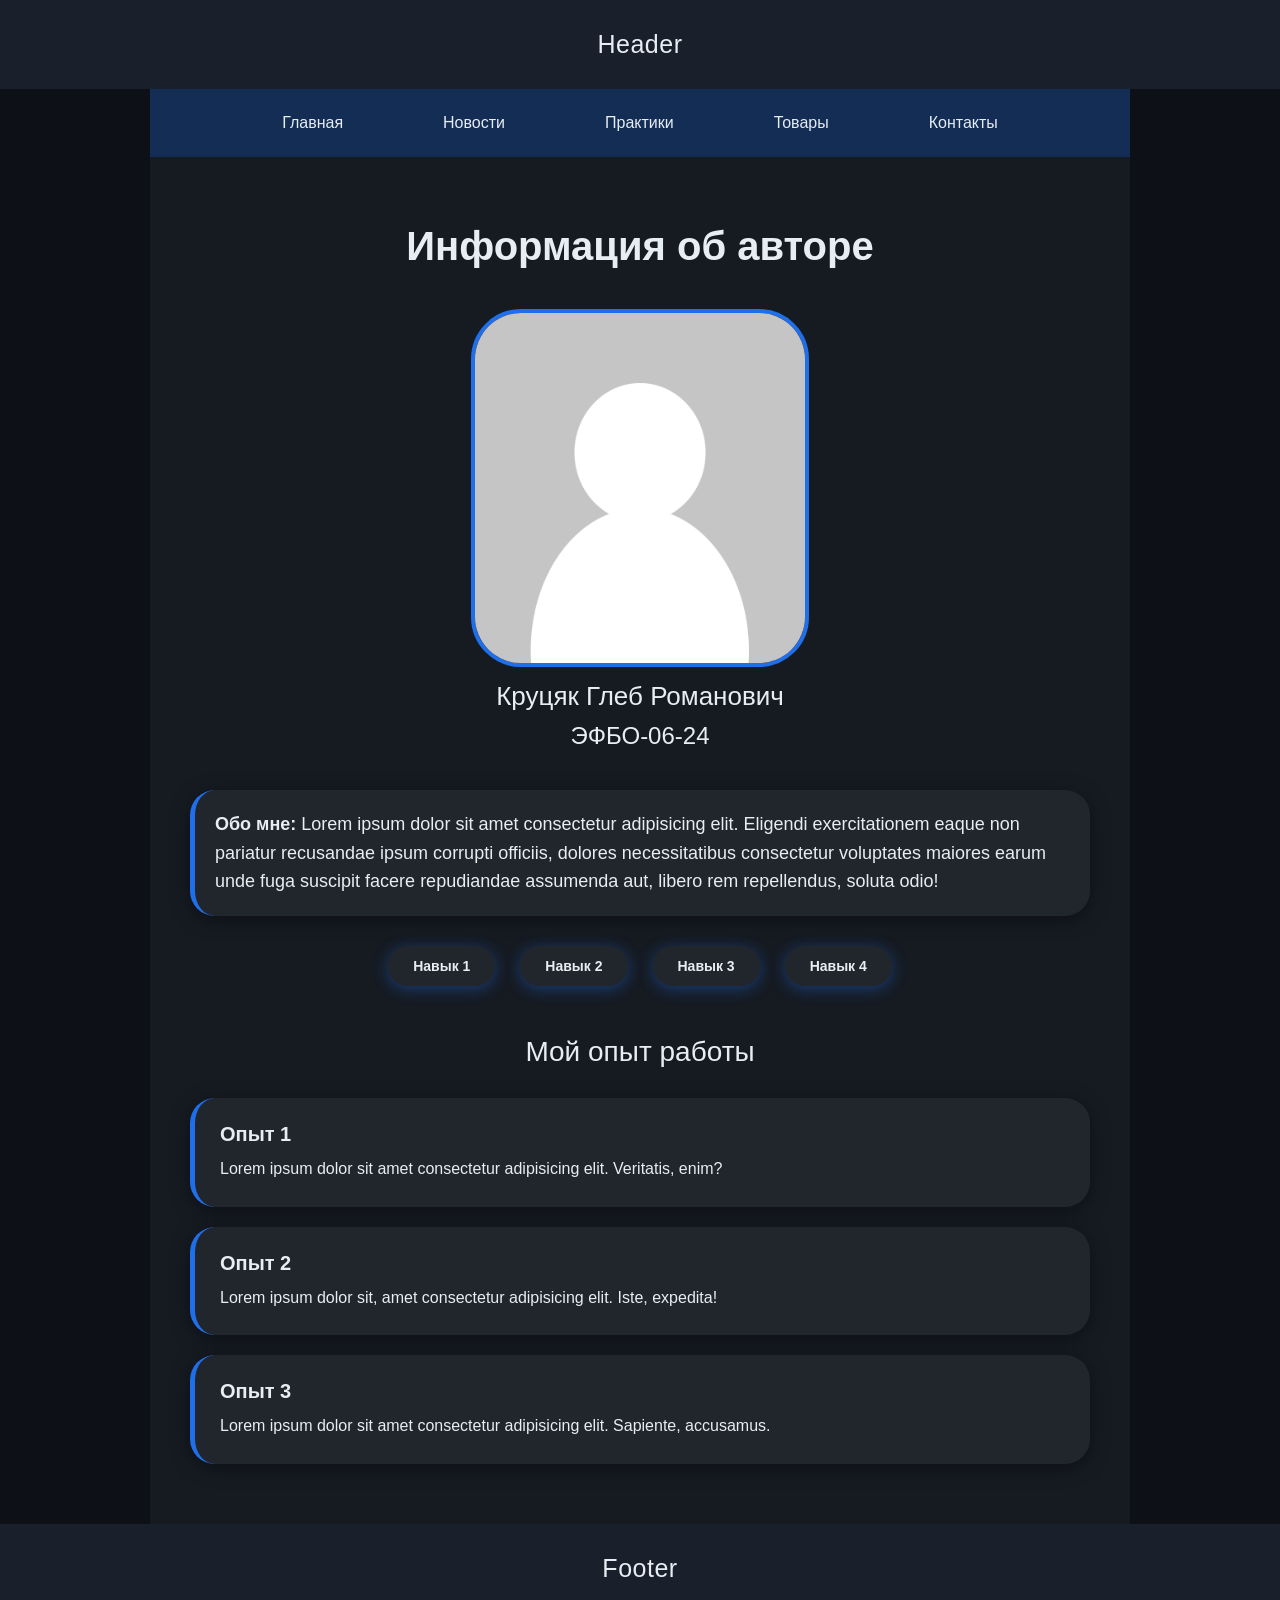
==== index.html @ 294984bc "Добавление таблицы стилей для файла index.html" ====
<!DOCTYPE html>
<html lang="ru">
<head>
    <meta charset="UTF-8">
    <meta name="viewport" content="width=device-width, initial-scale=1.0">
    <title>Title</title>
    <link rel="stylesheet" href="style/styles.css">
</head>
<body>
    <header>Header</header>

    <main>
        <ul id="navigation">
            <li><a href="index.html" class="accent">Главная</a></li>
            <li><a href="news.html">Новости</a></li>
            <li><a href="practices.html">Практики</a></li>
            <li><a href="goods.html">Товары</a></li>
            <li><a href="contacts.html">Контакты</a></li>
        </ul>

        <div id="content">
            <div id="profile">
                <h1 id="title">Информация об авторе</h1>
                <img src="images/author.png" alt="Picture">
                <h2 id="name">Круцяк Глеб Романович</h2>
                <p id="group">ЭФБО-06-24</p>
            </div>

            <p id="about-me"><b>Обо мне:</b> Lorem ipsum dolor sit amet consectetur adipisicing elit. Eligendi exercitationem eaque non pariatur recusandae ipsum corrupti officiis, dolores necessitatibus consectetur voluptates maiores earum unde fuga suscipit facere repudiandae assumenda aut, libero rem repellendus, soluta odio!</p>
            
            <div id="skill-container">
                <div id="skill">Навык 1</div>
                <div id="skill">Навык 2</div>
                <div id="skill">Навык 3</div>
                <div id="skill">Навык 4</div>
            </div>

            <div id="experience">
                <h2>Мой опыт работы</h2>

                <div class="experience-card">
                    <h3>Опыт 1</h3>
                    <p>Lorem ipsum dolor sit amet consectetur adipisicing elit. Veritatis, enim?</p>
                </div>
                <div class="experience-card">
                    <h3>Опыт 2</h3>
                    <p>Lorem ipsum dolor sit, amet consectetur adipisicing elit. Iste, expedita!</p>
                </div>
                <div class="experience-card">
                    <h3>Опыт 3</h3>
                    <p>Lorem ipsum dolor sit amet consectetur adipisicing elit. Sapiente, accusamus.</p>
                </div>
            </div>
        </div>
    </main>

    <footer>Footer</footer>
</body>
</html>
---- style/styles.css ----
:root {
    --background: #0d1117;
    --background-content: #161b22;
    --background-conten-block: #21262d;
    --text: #e6edf3;
    --secondary-text: #8b949e;
    /* --accent: #58a6ff; */
    --accent: #1f6feb;
    --navigation: #132d55;
    --header-footer: #1a1f2c;

    --shadow-content-block: 0 4px 20px rgba(0, 0, 0, 0.4);
    --shadow-navigation: 0 0 10px rgba(88, 166, 255, 0.8);
    --shadow-skills: 0 3px 15px rgba(31, 111, 235, 0.4);
    --shasow-skills-hover: 0 5px 25px rgba(31, 111, 235, 0.4);
}

/* Основные стили */
body {
    margin: 0;
    padding: 0;
    color: var(--text);
    background-color: var(--background);
    min-height: 100vh;
    font-family: 'Segoe UI', Tahoma, Verdana, sans-serif;
}

/* Хэдер, футер */
header,
footer {
    background-color: var(--header-footer);
    text-align: center;
    padding: 30px;
    font-size: 25px;
    font-weight: 500;
    letter-spacing: 0.5px;
}

/* Меню навигации */
#navigation {
    list-style: none;
    padding: 25px 40px;
    max-width: 900px;
    margin: 0 auto;
    background-color: var(--navigation);
    display: flex;
    justify-content: center;
    gap: 40px;
}

#navigation li a {
    color: var(--text);
    text-decoration: none;
    font-weight: 500;
    padding: 12px 30px;
    transition: all 0.2s ease;
}

#navigation li a:hover {
    color: var(--accent);
    transform: scale(10);
}

/* Контент */
#content {
    padding: 40px;
    max-width: 900px;
    margin: 0 auto;
    background: var(--background-content);
}

/* Главная страница */
#profile {
    text-align: center;
    margin-bottom: 40px;
}

#title {
    font-size: 40px;
    margin-bottom: 40px;
}

img {
    height: 350px;
    width: 330px;
    border: 4px solid var(--accent);
    border-radius: 50px;
}

#name {
    font-size: 26px;
    margin: 10px 0;
    font-weight: 500;
}

#group {
    font-size: 24px;
    margin: 10px 0;
}

#about-me {
    padding: 20px;
    margin: 30px 0;
    font-size: 18px;
    background-color: var(--background-conten-block);
    border-radius: 25px;
    border-left: 5px solid var(--accent);
    line-height: 1.6;
    box-shadow: var(--shadow-content-block);
}

#skill-container {
    display: flex;
    justify-content: center;
    flex-wrap: wrap;
    gap: 25px;
    margin: 30px 0;
}

#skill {
    background-color: var(--background-conten-block);
    padding: 12px 25px;
    border-radius: 25px;
    font-weight: 600;
    font-size: 14px;
    box-shadow: var(--shadow-skills);
    transition: all 0.3s ease;
}

#skill:hover {
    transform: translateY(-3px);
    box-shadow: var(--shasow-skills-hover);
}

/* Опыт работы */
#experience {
    margin-top: 50px;
}

#experience h2 {
    font-size: 28px;
    text-align: center;
    margin-bottom: 30px;
    font-weight: 300;
}

.experience-card {
    background-color: var(--background-conten-block);
    padding: 25px;
    margin: 20px 0;
    border-radius: 25px;
    box-shadow: var();
    border-left: 5px solid var(--accent);
    box-shadow: var(--shadow-content-block);
    transition: transform 0.3s ease;
}

.experience-card:hover {
    transform: translateX(8px);
}

.experience-card h3 {
    font-size: 20px;
    margin: 0 0 10px 0;
    font-weight: 600;
}

.experience-card p {
    line-height: 1.6;
    margin: 0;
}
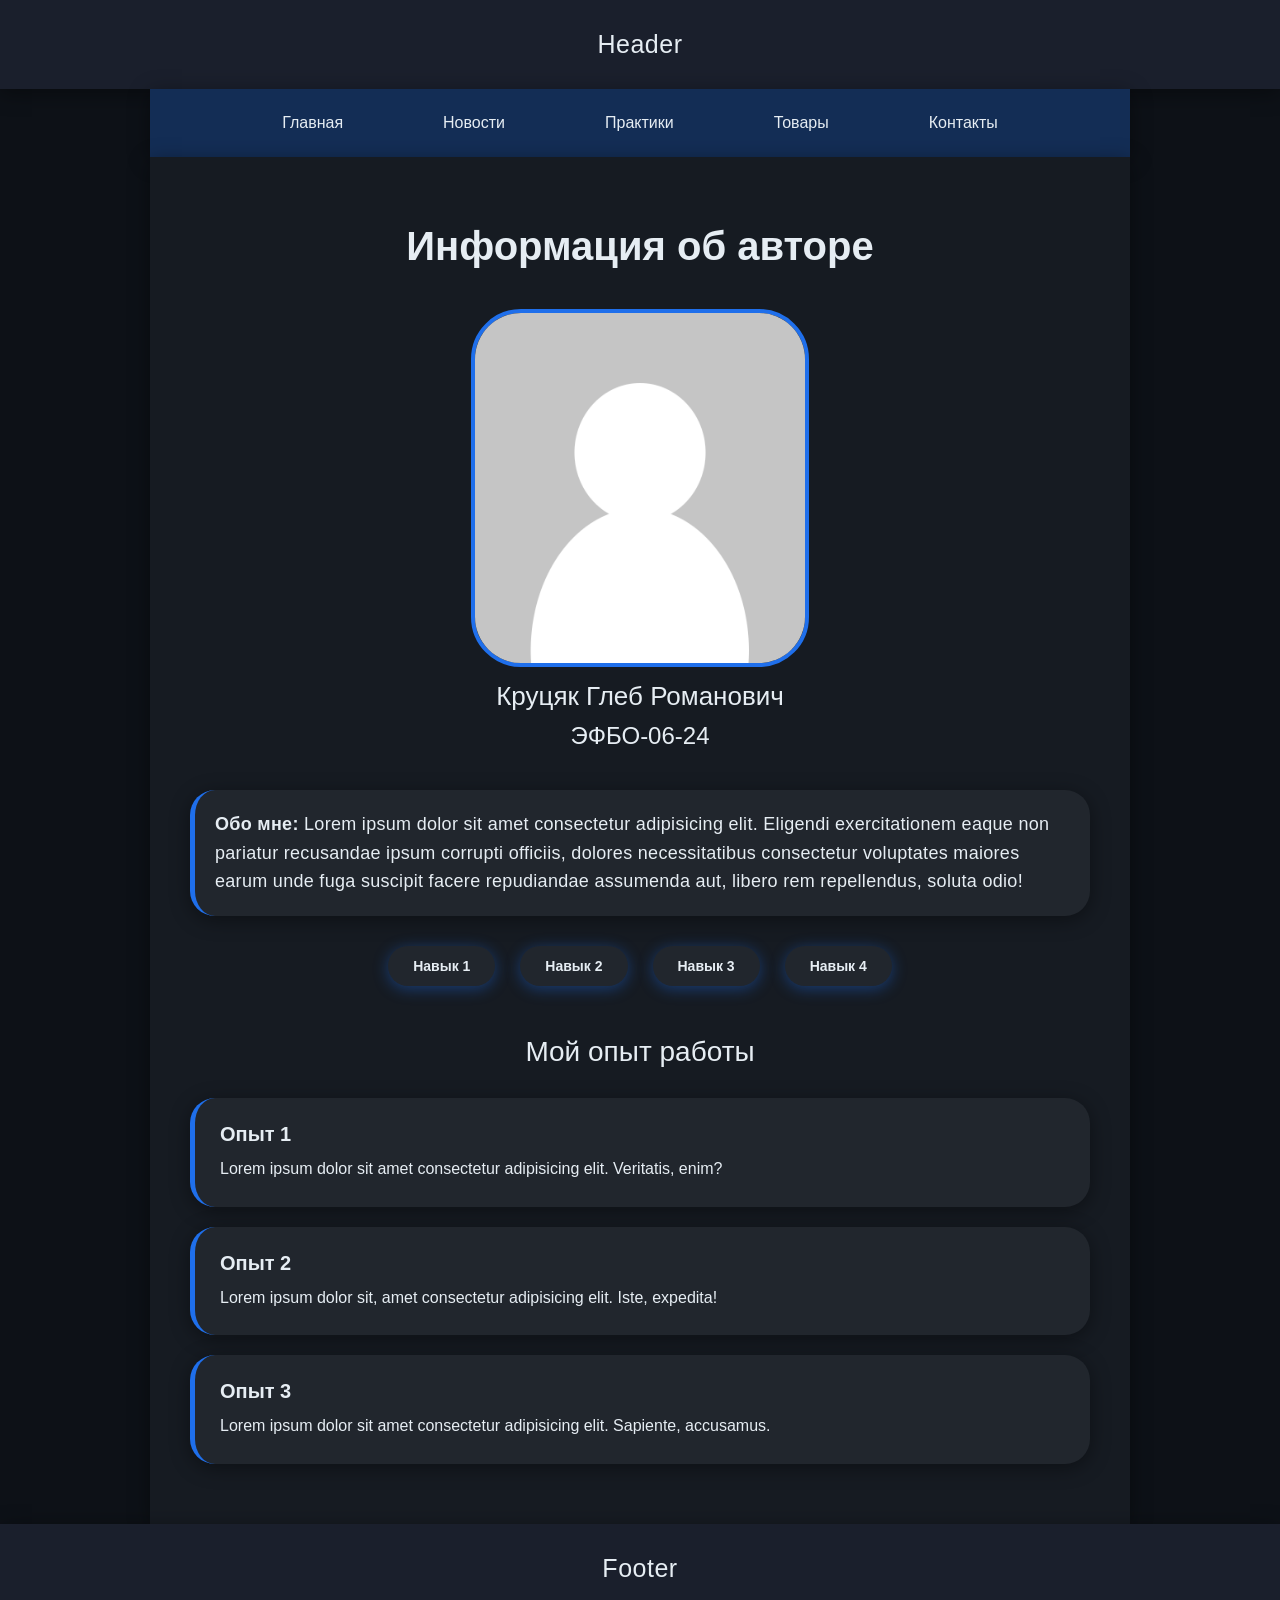
==== commit 0fa06477: "Добавление таблицы стилей для html файлов: news, goods, contacts" ====
--- a/index.html
+++ b/index.html
@@ -3,25 +3,25 @@
 <head>
     <meta charset="UTF-8">
     <meta name="viewport" content="width=device-width, initial-scale=1.0">
-    <title>Title</title>
+    <title>Главная страница</title>
     <link rel="stylesheet" href="style/styles.css">
 </head>
 <body>
     <header>Header</header>
 
     <main>
-        <ul id="navigation">
-            <li><a href="index.html" class="accent">Главная</a></li>
+        <ul class="navigation">
+            <li><a href="index.html">Главная</a></li>
             <li><a href="news.html">Новости</a></li>
             <li><a href="practices.html">Практики</a></li>
             <li><a href="goods.html">Товары</a></li>
             <li><a href="contacts.html">Контакты</a></li>
         </ul>
 
-        <div id="content">
+        <div class="content">
             <div id="profile">
-                <h1 id="title">Информация об авторе</h1>
-                <img src="images/author.png" alt="Picture">
+                <h1 id="header">Информация об авторе</h1>
+                <img id="author-img" src="images/author.png" alt="Picture">
                 <h2 id="name">Круцяк Глеб Романович</h2>
                 <p id="group">ЭФБО-06-24</p>
             </div>
--- a/style/styles.css
+++ b/style/styles.css
@@ -1,10 +1,10 @@
 :root {
     --background: #0d1117;
     --background-content: #161b22;
-    --background-conten-block: #21262d;
+    --background-content-block: #21262d;
     --text: #e6edf3;
     --secondary-text: #8b949e;
-    /* --accent: #58a6ff; */
+    --price-text: #c92c2c;
     --accent: #1f6feb;
     --navigation: #132d55;
     --header-footer: #1a1f2c;
@@ -12,7 +12,7 @@
     --shadow-content-block: 0 4px 20px rgba(0, 0, 0, 0.4);
     --shadow-navigation: 0 0 10px rgba(88, 166, 255, 0.8);
     --shadow-skills: 0 3px 15px rgba(31, 111, 235, 0.4);
-    --shasow-skills-hover: 0 5px 25px rgba(31, 111, 235, 0.4);
+    --shasow-skills-hover: 0 5px 25px rgb(31, 113, 235);
 }
 
 /* Основные стили */
@@ -23,32 +23,49 @@
     background-color: var(--background);
     min-height: 100vh;
     font-family: 'Segoe UI', Tahoma, Verdana, sans-serif;
+    display: flex;
+    flex-direction: column;
+}
+
+main {
+    flex-grow: 1;
 }
 
 /* Хэдер, футер */
-header,
-footer {
+header {
     background-color: var(--header-footer);
     text-align: center;
     padding: 30px;
     font-size: 25px;
     font-weight: 500;
     letter-spacing: 0.5px;
+    box-shadow: var(--shadow-content-block);
+}
+
+footer {
+    background-color: var(--header-footer);
+    text-align: center;
+    padding: 30px;
+    font-size: 25px;
+    font-weight: 500;
+    letter-spacing: 0.5px;
+    box-shadow: var(--shadow-content-block);
 }
 
 /* Меню навигации */
-#navigation {
+.navigation {
     list-style: none;
     padding: 25px 40px;
     max-width: 900px;
     margin: 0 auto;
     background-color: var(--navigation);
+    box-shadow: var(--shadow-content-block);
     display: flex;
     justify-content: center;
     gap: 40px;
 }
 
-#navigation li a {
+.navigation li a {
     color: var(--text);
     text-decoration: none;
     font-weight: 500;
@@ -56,17 +73,18 @@
     transition: all 0.2s ease;
 }
 
-#navigation li a:hover {
+.navigation li a:hover {
     color: var(--accent);
     transform: scale(10);
 }
 
 /* Контент */
-#content {
+.content {
     padding: 40px;
     max-width: 900px;
     margin: 0 auto;
     background: var(--background-content);
+    box-shadow: var(--shadow-content-block);
 }
 
 /* Главная страница */
@@ -75,12 +93,12 @@
     margin-bottom: 40px;
 }
 
-#title {
+#header {
     font-size: 40px;
     margin-bottom: 40px;
 }
 
-img {
+#author-img {
     height: 350px;
     width: 330px;
     border: 4px solid var(--accent);
@@ -102,7 +120,8 @@
     padding: 20px;
     margin: 30px 0;
     font-size: 18px;
-    background-color: var(--background-conten-block);
+    letter-spacing: 0.3px;
+    background-color: var(--background-content-block);
     border-radius: 25px;
     border-left: 5px solid var(--accent);
     line-height: 1.6;
@@ -118,7 +137,7 @@
 }
 
 #skill {
-    background-color: var(--background-conten-block);
+    background-color: var(--background-content-block);
     padding: 12px 25px;
     border-radius: 25px;
     font-weight: 600;
@@ -132,7 +151,6 @@
     box-shadow: var(--shasow-skills-hover);
 }
 
-/* Опыт работы */
 #experience {
     margin-top: 50px;
 }
@@ -145,18 +163,18 @@
 }
 
 .experience-card {
-    background-color: var(--background-conten-block);
+    background-color: var(--background-content-block);
     padding: 25px;
     margin: 20px 0;
     border-radius: 25px;
-    box-shadow: var();
     border-left: 5px solid var(--accent);
     box-shadow: var(--shadow-content-block);
-    transition: transform 0.3s ease;
+    transition: transform 0.5s ease;
 }
 
 .experience-card:hover {
     transform: translateX(8px);
+    box-shadow: -5px 0 5px var(--accent);
 }
 
 .experience-card h3 {
@@ -168,4 +186,132 @@
 .experience-card p {
     line-height: 1.6;
     margin: 0;
+}
+
+/* Новости */
+.content h1 {
+    text-align: center;
+}
+
+.news-card {
+    background-color: var(--background-content-block);
+    padding: 25px;
+    margin: 40px 30px;
+    border-radius: 25px;
+    border-left: 5px solid var(--accent);
+    box-shadow: var(--shadow-content-block);
+    transition: transform 0.5s ease;
+}
+
+.news-card:hover {
+    transform: translateX(8px);
+    box-shadow: -5px 0 5px var(--accent);
+}
+
+.news-card h3 {
+    font-size: 20px;
+    margin: 0 0 10px 0;
+    font-weight: 600;
+}
+
+#author {
+    line-height: 1.6;
+    margin: 0;
+    font-size: 14px;
+    font-weight: 200;
+}
+
+/* Товары */
+#product-grid {
+    justify-content: center;
+    display: grid;
+    grid-template-columns: repeat(2, 1fr);
+    max-width: 750px;
+    margin: 0 auto;
+    place-items: center;
+}
+
+.product-card {
+    justify-content: center;
+    border: 4px solid var(--accent);
+    border-radius: 25px;
+    padding: 16px;
+    height: auto;
+    width: 300px;
+    text-align: center;
+    margin-top: 20px;
+    margin-bottom: 40px;
+    background-color: var(--background-content-block);
+    transition: box-shadow 0.2s ease;
+}
+
+.product-card:hover {
+    box-shadow: var(--shasow-skills-hover)
+}
+
+.product-img {
+    height: 250px;
+    width: 250px;
+    border-radius: 25px;
+}
+
+.product-name {
+    margin: 15px 0 6px 0;
+}
+
+.description {
+    font-style: italic;
+    color: var(--secondary-text);
+    margin-bottom: 30px;
+}
+
+.product-button {
+    display: flex;
+    justify-content: center;
+    width: 120px;
+    margin: 15px auto;
+    margin-bottom: 6px;
+    padding: 10px 0px;
+    border-radius: 50px;
+    background-color: var(--accent);
+    transition: transform 0.3s ease;
+    box-shadow: var(--shadow-skills);
+    font-weight: bold;
+}
+
+.product-button:hover {
+    transform: translateY(-2px);
+}
+
+.price {
+    font-size: 16px;
+    font-weight: bold;
+    color: var(--price-text);
+}
+
+/* Контакты */
+.contacts {
+    text-align: center;
+    background-color: var(--background-content-block);
+    padding: 15px;
+    margin: 30px auto;
+    width: 600px;
+    border-radius: 25px;
+    border-left: 5px solid var(--accent);
+    box-shadow: var(--shadow-content-block);
+}
+
+#contact-us {
+    text-align: center;
+    padding: 15px;
+    background-color: var(--accent);
+    width: 150px;
+    margin: 50px auto 10px auto;
+    border-radius: 50px;
+    transition: transform 0.3s ease;
+}
+
+#contact-us:hover {
+    transform: translateY(-3px);
+    box-shadow: var(--background-content-block);
 }
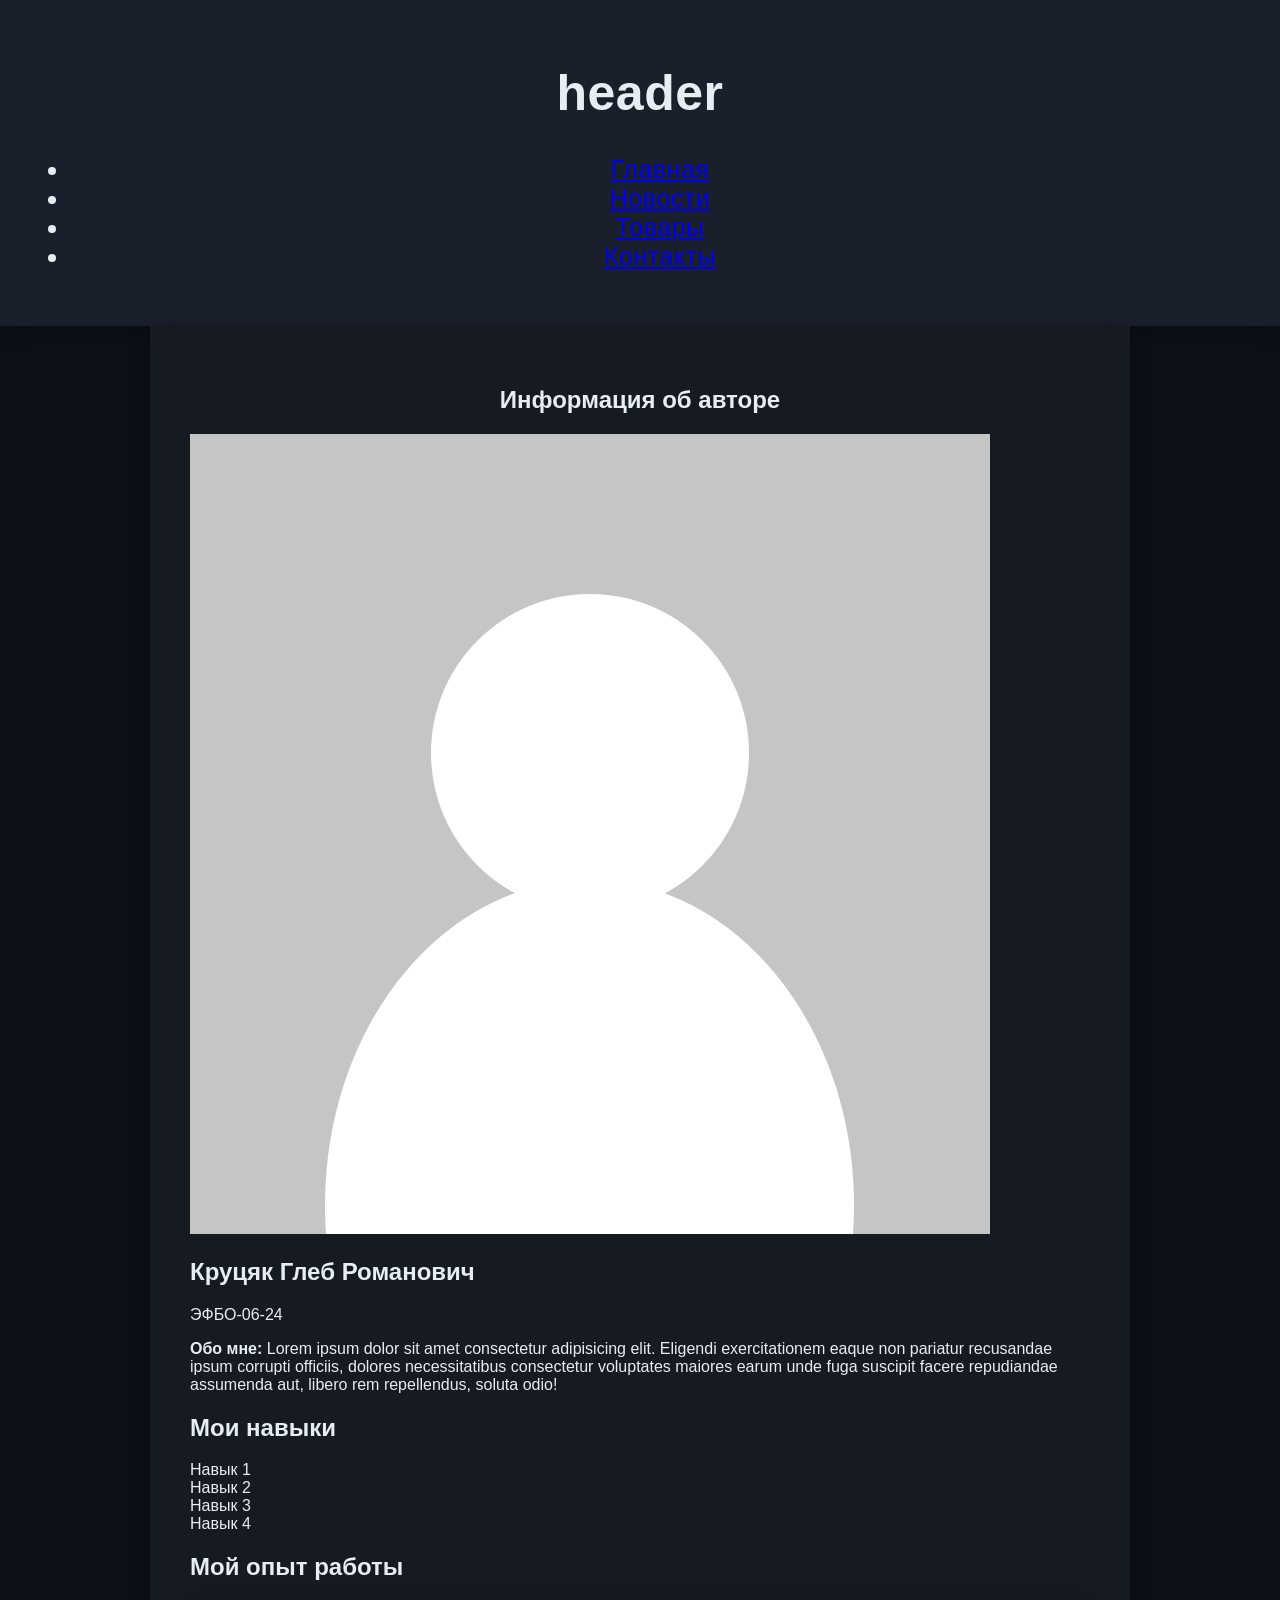
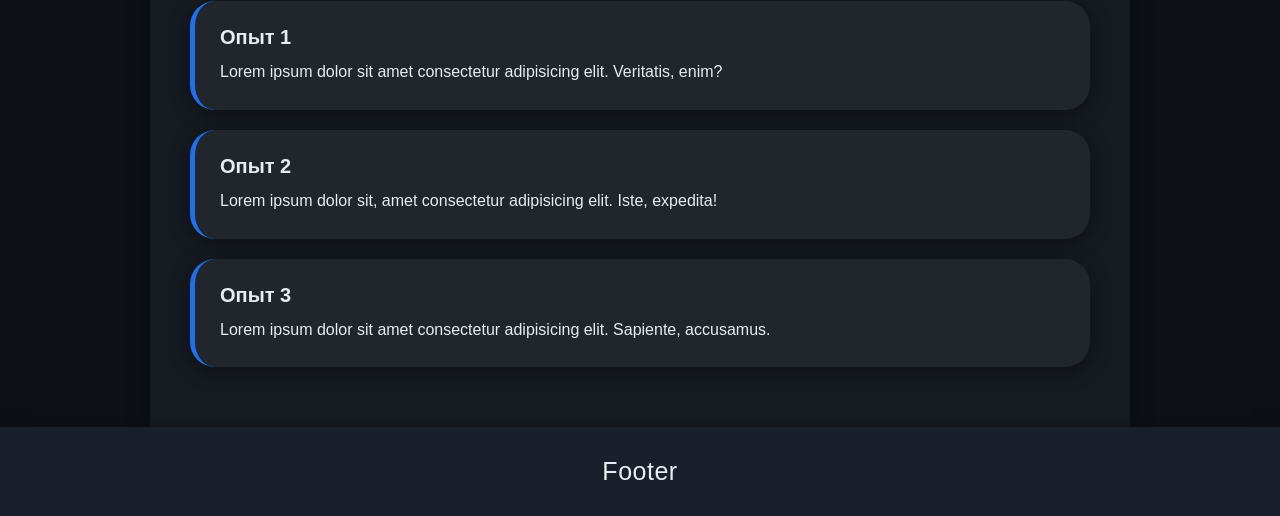
==== commit 353e700b: "Изменение файла index.html с использованием семантических тегов" ====
--- a/index.html
+++ b/index.html
@@ -6,52 +6,58 @@
     <title>Главная страница</title>
     <link rel="stylesheet" href="style/styles.css">
 </head>
+
 <body>
-    <header>Header</header>
+    <header>
+        <h1>header</h1>
+        <nav id="navigation">
+            <ul class="nav-list">
+                <li class="nav-item"><a class="nav-link" href="index.html">Главная</a></li>
+                <li class="nav-item"><a class="nav-link" href="news.html">Новости</a></li>
+                <li class="nav-item"><a class="nav-link" href="goods.html">Товары</a></li>
+                <li class="nav-item"><a class="nav-link" href="contacts.html">Контакты</a></li>
+            </ul>
+        </nav>
+    </header>
 
-    <main>
-        <ul class="navigation">
-            <li><a href="index.html">Главная</a></li>
-            <li><a href="news.html">Новости</a></li>
-            <li><a href="practices.html">Практики</a></li>
-            <li><a href="goods.html">Товары</a></li>
-            <li><a href="contacts.html">Контакты</a></li>
-        </ul>
+    <main class="content">
+        <article class="profile">
+            <h1>Информация об авторе</h1>
+            <img src="images/author.png" alt="Фотография автора">
+            <h2>Круцяк Глеб Романович</h2>
+            <p class="group">ЭФБО-06-24</p>
+        </article>
 
-        <div class="content">
-            <div id="profile">
-                <h1 id="header">Информация об авторе</h1>
-                <img id="author-img" src="images/author.png" alt="Picture">
-                <h2 id="name">Круцяк Глеб Романович</h2>
-                <p id="group">ЭФБО-06-24</p>
+        <p class="about-me"><b>Обо мне:</b> Lorem ipsum dolor sit amet consectetur adipisicing elit. Eligendi exercitationem eaque non pariatur recusandae ipsum corrupti officiis, dolores necessitatibus consectetur voluptates maiores earum unde fuga suscipit facere repudiandae assumenda aut, libero rem repellendus, soluta odio!</p>
+
+        <section class="skills">
+            <h2>Мои навыки</h2>
+            <div class="skills-container">
+                <div class="skill">Навык 1</div>
+                <div class="skill">Навык 2</div>
+                <div class="skill">Навык 3</div>
+                <div class="skill">Навык 4</div>
             </div>
+        </section>
 
-            <p id="about-me"><b>Обо мне:</b> Lorem ipsum dolor sit amet consectetur adipisicing elit. Eligendi exercitationem eaque non pariatur recusandae ipsum corrupti officiis, dolores necessitatibus consectetur voluptates maiores earum unde fuga suscipit facere repudiandae assumenda aut, libero rem repellendus, soluta odio!</p>
-            
-            <div id="skill-container">
-                <div id="skill">Навык 1</div>
-                <div id="skill">Навык 2</div>
-                <div id="skill">Навык 3</div>
-                <div id="skill">Навык 4</div>
-            </div>
+        <section class="experience">
+            <h2>Мой опыт работы</h2>
 
-            <div id="experience">
-                <h2>Мой опыт работы</h2>
+            <article class="experience-card">
+                <h3>Опыт 1</h3>
+                <p>Lorem ipsum dolor sit amet consectetur adipisicing elit. Veritatis, enim?</p>
+            </article>
 
-                <div class="experience-card">
-                    <h3>Опыт 1</h3>
-                    <p>Lorem ipsum dolor sit amet consectetur adipisicing elit. Veritatis, enim?</p>
-                </div>
-                <div class="experience-card">
-                    <h3>Опыт 2</h3>
-                    <p>Lorem ipsum dolor sit, amet consectetur adipisicing elit. Iste, expedita!</p>
-                </div>
-                <div class="experience-card">
-                    <h3>Опыт 3</h3>
-                    <p>Lorem ipsum dolor sit amet consectetur adipisicing elit. Sapiente, accusamus.</p>
-                </div>
-            </div>
-        </div>
+            <article class="experience-card">
+                <h3>Опыт 2</h3>
+                <p>Lorem ipsum dolor sit, amet consectetur adipisicing elit. Iste, expedita!</p>
+            </article>
+
+            <article class="experience-card">
+                <h3>Опыт 3</h3>
+                <p>Lorem ipsum dolor sit amet consectetur adipisicing elit. Sapiente, accusamus.</p>
+            </article>
+        </section>
     </main>
 
     <footer>Footer</footer>
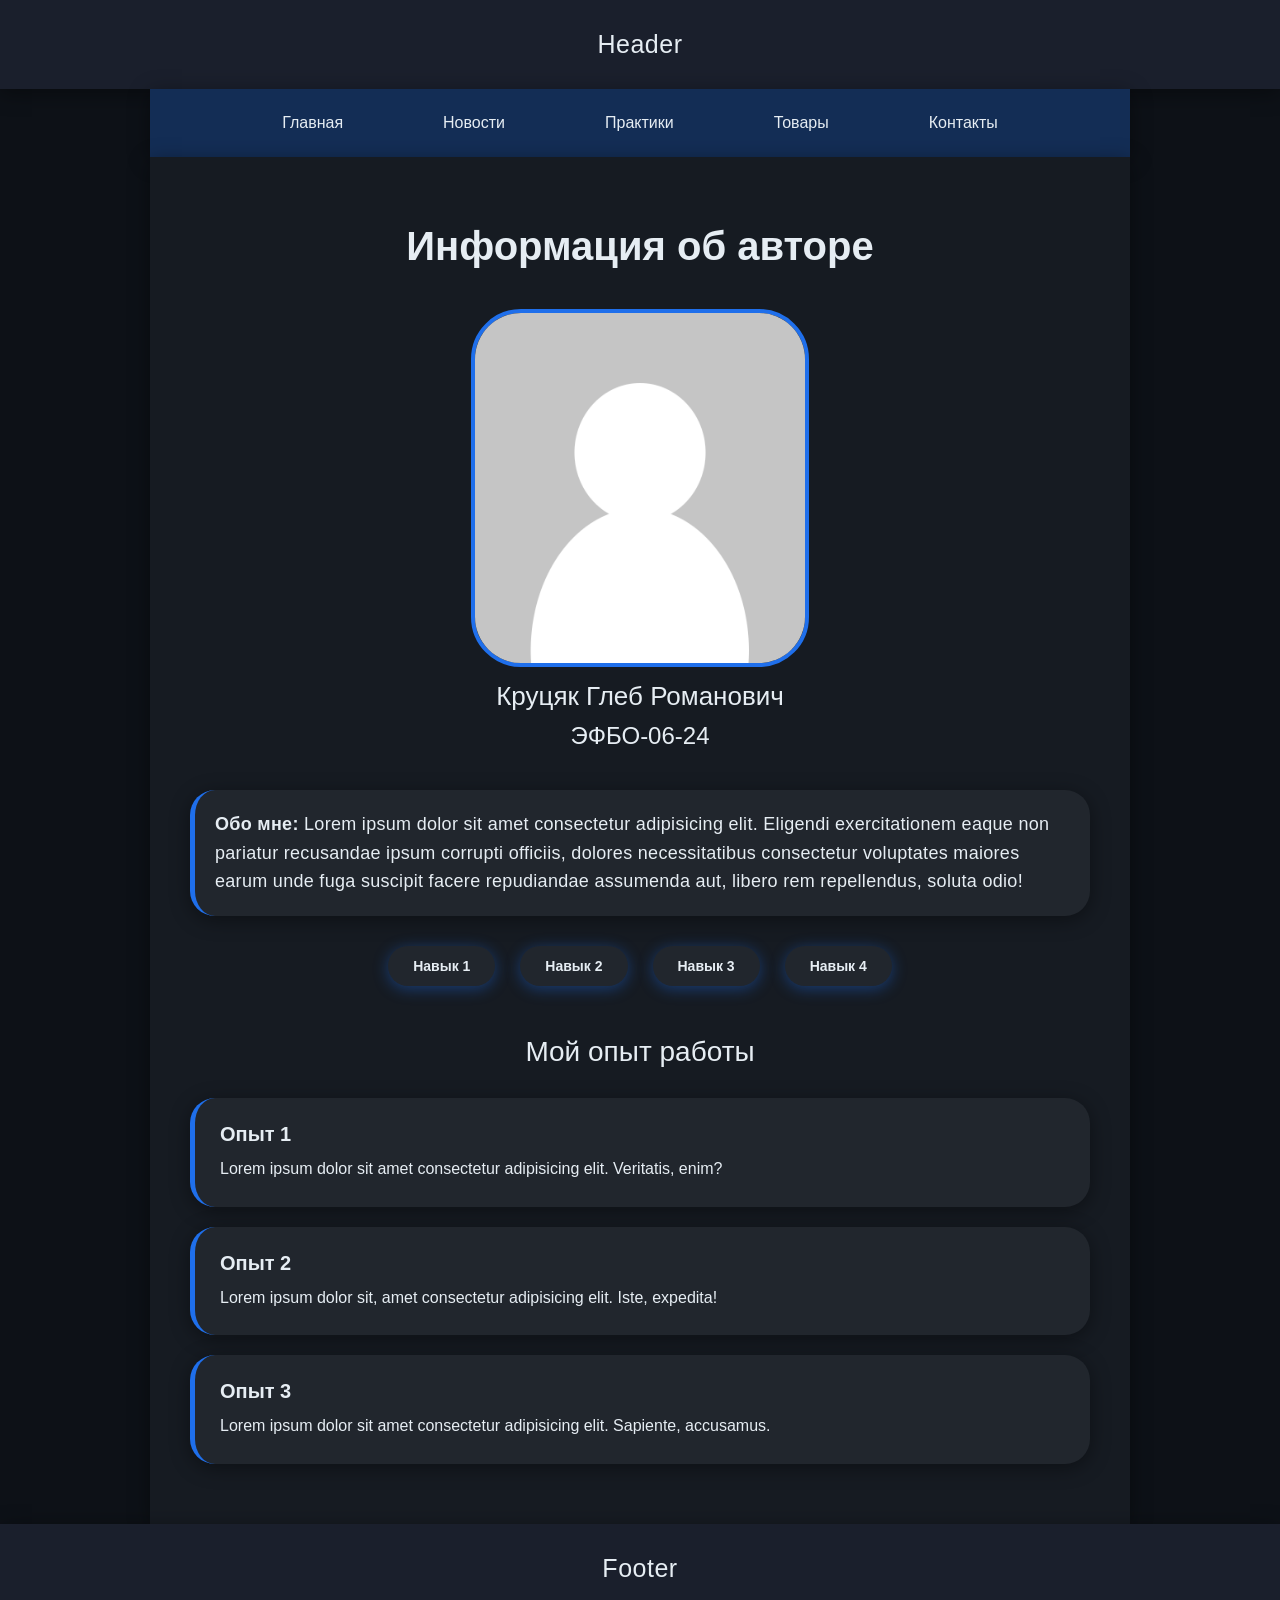
==== commit b6190546: "Revert "Изменение файла index.html с использованием семантических тегов" This reverts commit 353e700" ====
--- a/index.html
+++ b/index.html
@@ -6,58 +6,52 @@
     <title>Главная страница</title>
     <link rel="stylesheet" href="style/styles.css">
 </head>
+<body>
+    <header>Header</header>
 
-<body>
-    <header>
-        <h1>header</h1>
-        <nav id="navigation">
-            <ul class="nav-list">
-                <li class="nav-item"><a class="nav-link" href="index.html">Главная</a></li>
-                <li class="nav-item"><a class="nav-link" href="news.html">Новости</a></li>
-                <li class="nav-item"><a class="nav-link" href="goods.html">Товары</a></li>
-                <li class="nav-item"><a class="nav-link" href="contacts.html">Контакты</a></li>
-            </ul>
-        </nav>
-    </header>
+    <main>
+        <ul class="navigation">
+            <li><a href="index.html">Главная</a></li>
+            <li><a href="news.html">Новости</a></li>
+            <li><a href="practices.html">Практики</a></li>
+            <li><a href="goods.html">Товары</a></li>
+            <li><a href="contacts.html">Контакты</a></li>
+        </ul>
 
-    <main class="content">
-        <article class="profile">
-            <h1>Информация об авторе</h1>
-            <img src="images/author.png" alt="Фотография автора">
-            <h2>Круцяк Глеб Романович</h2>
-            <p class="group">ЭФБО-06-24</p>
-        </article>
+        <div class="content">
+            <div id="profile">
+                <h1 id="header">Информация об авторе</h1>
+                <img id="author-img" src="images/author.png" alt="Picture">
+                <h2 id="name">Круцяк Глеб Романович</h2>
+                <p id="group">ЭФБО-06-24</p>
+            </div>
 
-        <p class="about-me"><b>Обо мне:</b> Lorem ipsum dolor sit amet consectetur adipisicing elit. Eligendi exercitationem eaque non pariatur recusandae ipsum corrupti officiis, dolores necessitatibus consectetur voluptates maiores earum unde fuga suscipit facere repudiandae assumenda aut, libero rem repellendus, soluta odio!</p>
+            <p id="about-me"><b>Обо мне:</b> Lorem ipsum dolor sit amet consectetur adipisicing elit. Eligendi exercitationem eaque non pariatur recusandae ipsum corrupti officiis, dolores necessitatibus consectetur voluptates maiores earum unde fuga suscipit facere repudiandae assumenda aut, libero rem repellendus, soluta odio!</p>
+            
+            <div id="skill-container">
+                <div id="skill">Навык 1</div>
+                <div id="skill">Навык 2</div>
+                <div id="skill">Навык 3</div>
+                <div id="skill">Навык 4</div>
+            </div>
 
-        <section class="skills">
-            <h2>Мои навыки</h2>
-            <div class="skills-container">
-                <div class="skill">Навык 1</div>
-                <div class="skill">Навык 2</div>
-                <div class="skill">Навык 3</div>
-                <div class="skill">Навык 4</div>
+            <div id="experience">
+                <h2>Мой опыт работы</h2>
+
+                <div class="experience-card">
+                    <h3>Опыт 1</h3>
+                    <p>Lorem ipsum dolor sit amet consectetur adipisicing elit. Veritatis, enim?</p>
+                </div>
+                <div class="experience-card">
+                    <h3>Опыт 2</h3>
+                    <p>Lorem ipsum dolor sit, amet consectetur adipisicing elit. Iste, expedita!</p>
+                </div>
+                <div class="experience-card">
+                    <h3>Опыт 3</h3>
+                    <p>Lorem ipsum dolor sit amet consectetur adipisicing elit. Sapiente, accusamus.</p>
+                </div>
             </div>
-        </section>
-
-        <section class="experience">
-            <h2>Мой опыт работы</h2>
-
-            <article class="experience-card">
-                <h3>Опыт 1</h3>
-                <p>Lorem ipsum dolor sit amet consectetur adipisicing elit. Veritatis, enim?</p>
-            </article>
-
-            <article class="experience-card">
-                <h3>Опыт 2</h3>
-                <p>Lorem ipsum dolor sit, amet consectetur adipisicing elit. Iste, expedita!</p>
-            </article>
-
-            <article class="experience-card">
-                <h3>Опыт 3</h3>
-                <p>Lorem ipsum dolor sit amet consectetur adipisicing elit. Sapiente, accusamus.</p>
-            </article>
-        </section>
+        </div>
     </main>
 
     <footer>Footer</footer>
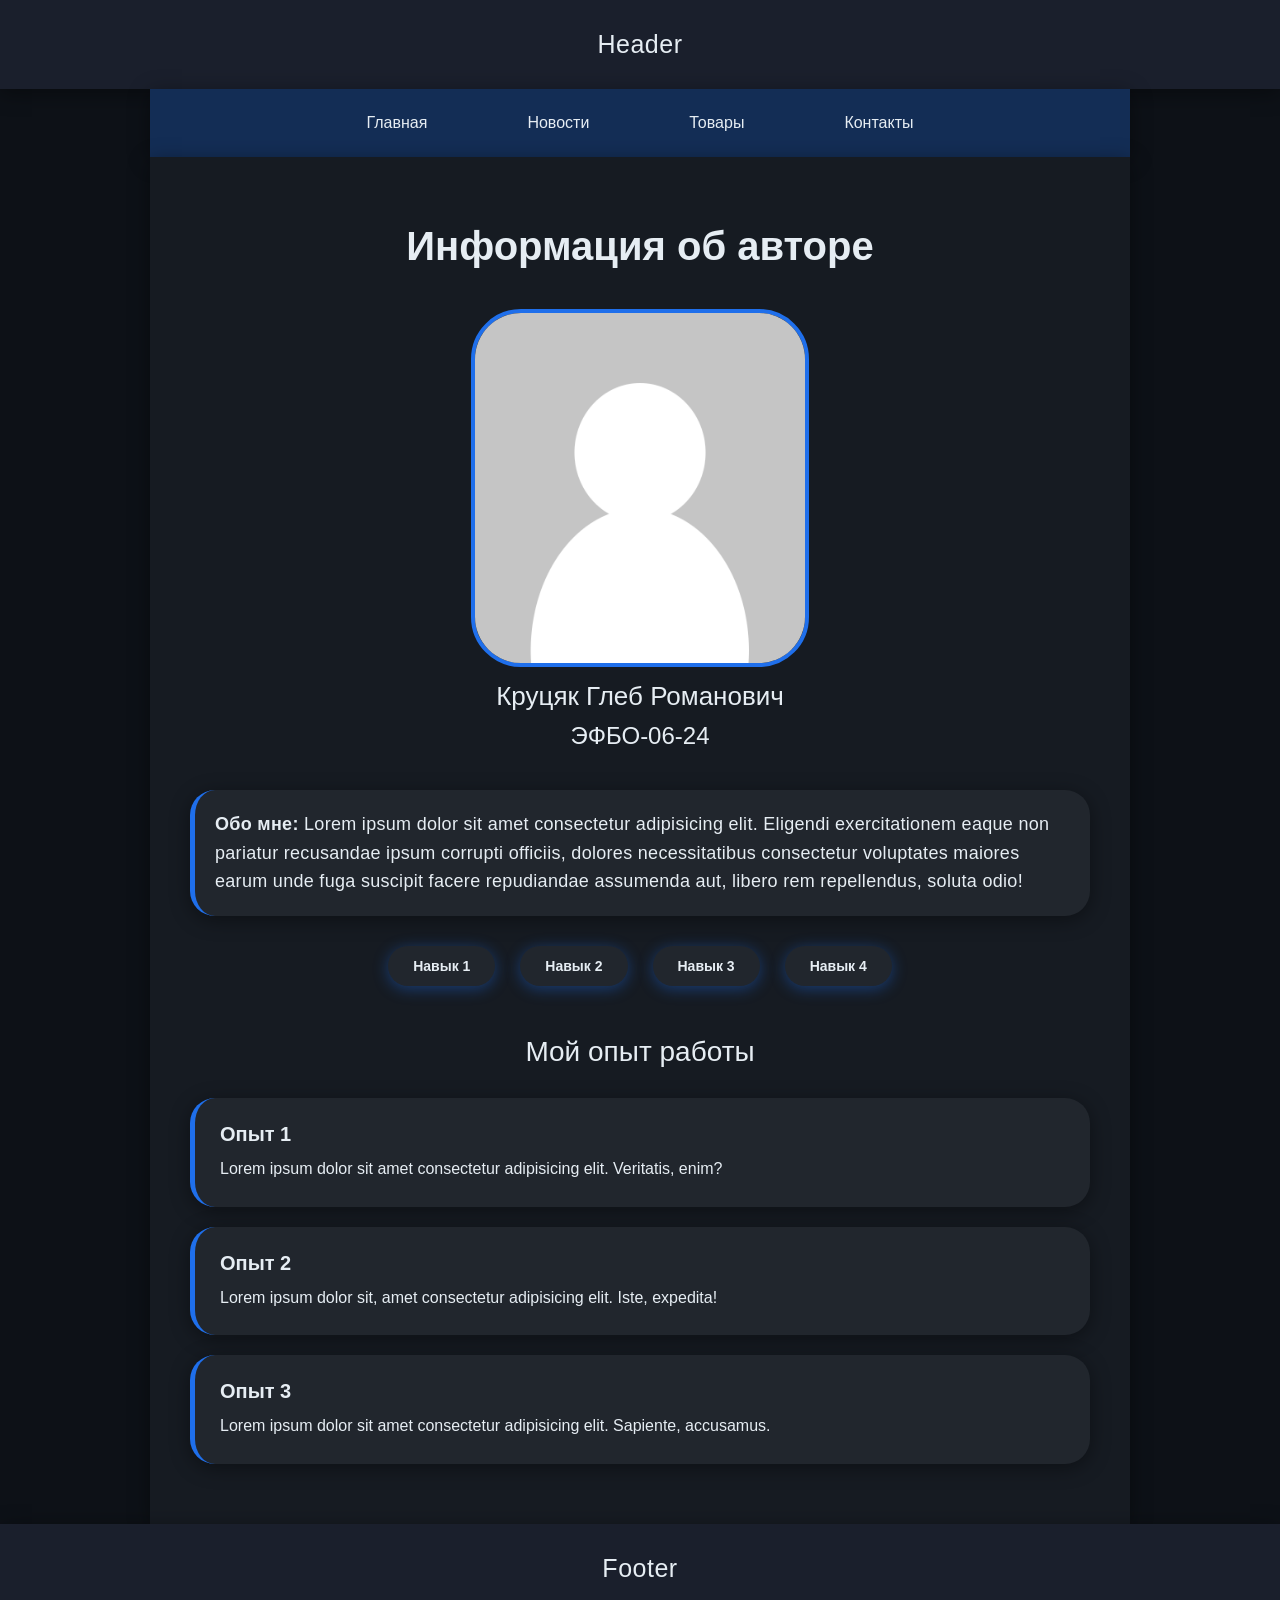
==== commit a5671d4c: "Исправление html файлов" ====
--- a/index.html
+++ b/index.html
@@ -13,7 +13,7 @@
         <ul class="navigation">
             <li><a href="index.html">Главная</a></li>
             <li><a href="news.html">Новости</a></li>
-            <li><a href="practices.html">Практики</a></li>
+            <!-- <li><a href="practices.html">Практики</a></li> -->
             <li><a href="goods.html">Товары</a></li>
             <li><a href="contacts.html">Контакты</a></li>
         </ul>
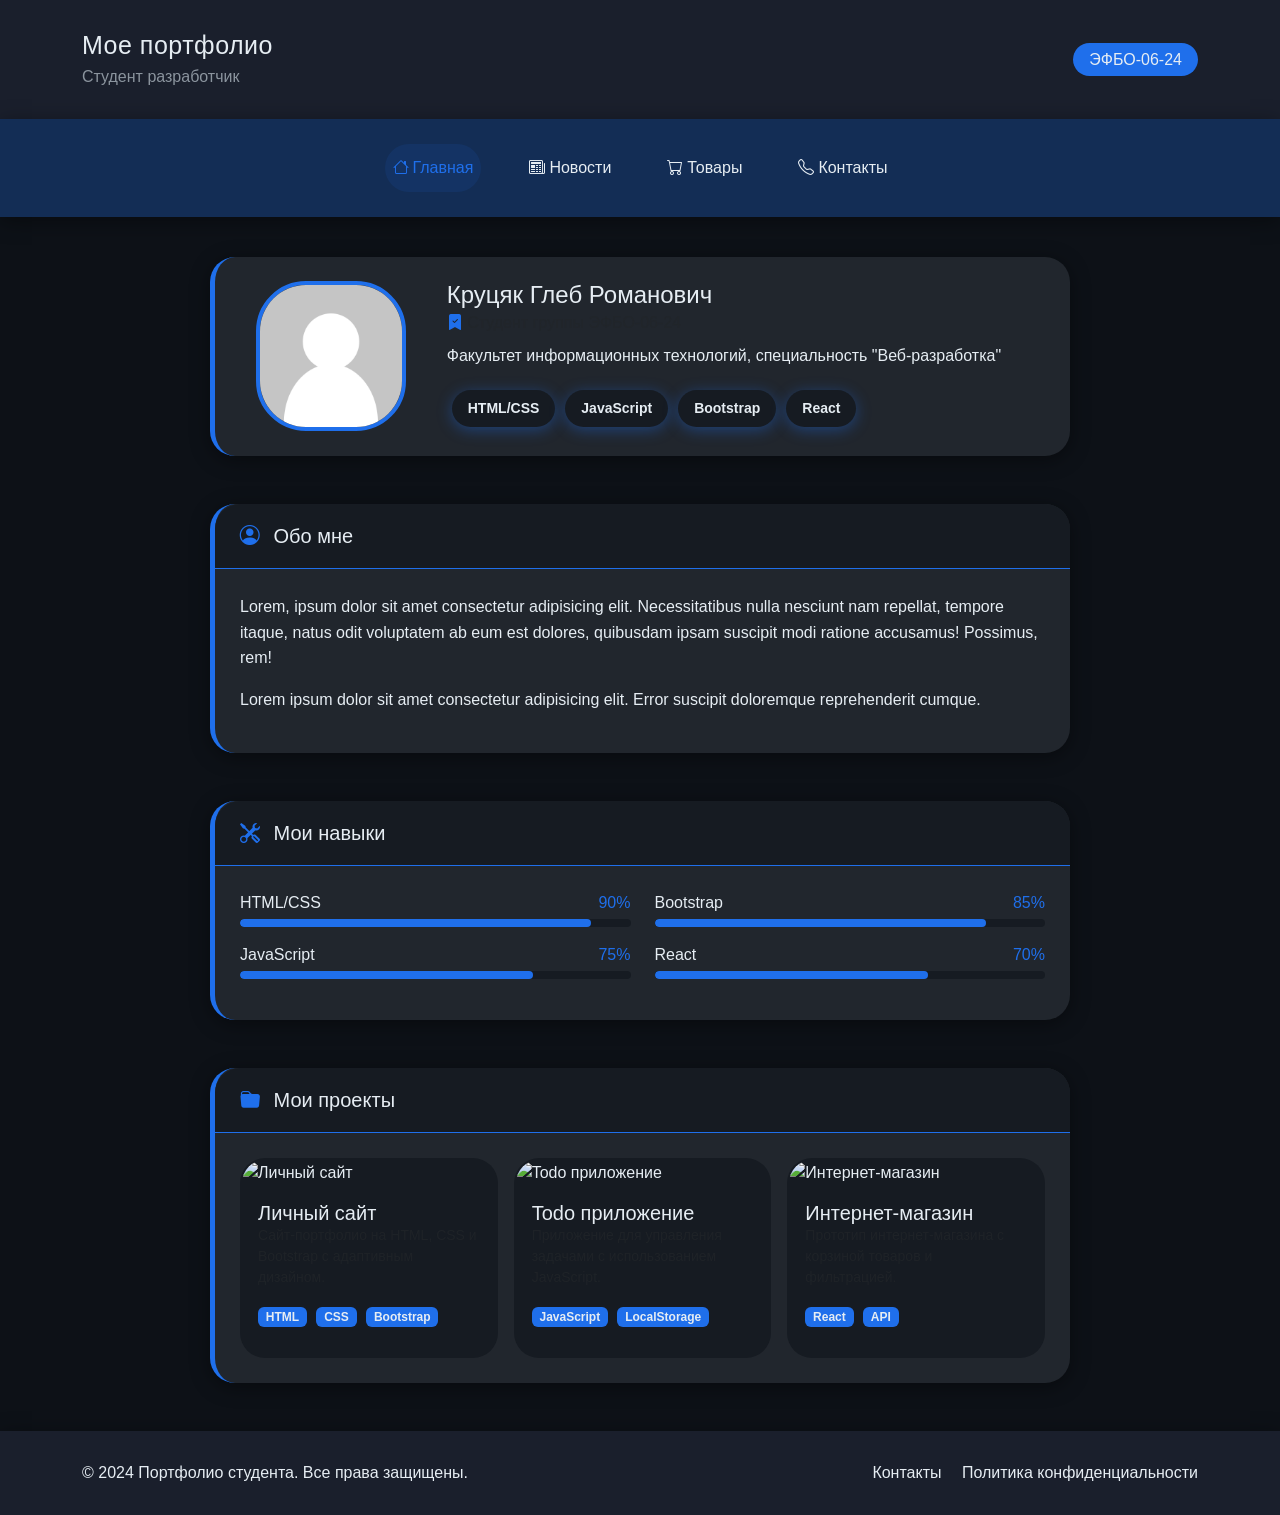
==== commit 50054b42: "Создание на bootstrap" ====
--- a/index.html
+++ b/index.html
@@ -1,59 +1,501 @@
 <!DOCTYPE html>
 <html lang="ru">
+
 <head>
     <meta charset="UTF-8">
     <meta name="viewport" content="width=device-width, initial-scale=1.0">
-    <title>Главная страница</title>
-    <link rel="stylesheet" href="style/styles.css">
+    <title>Главная - Портфолио</title>
+    <link href="https://cdn.jsdelivr.net/npm/bootstrap@5.3.2/dist/css/bootstrap.min.css" rel="stylesheet">
+    <link rel="stylesheet" href="https://cdn.jsdelivr.net/npm/bootstrap-icons@1.11.1/font/bootstrap-icons.css">
+    <style>
+        :root {
+            --background: #0d1117;
+            --background-content: #161b22;
+            --background-content-block: #21262d;
+            --text: #e6edf3;
+            --secondary-text: #8b949e;
+            --price-text: #c92c2c;
+            --accent: #1f6feb;
+            --navigation: #132d55;
+            --header-footer: #1a1f2c;
+            --modal-window: #30363d;
+            --modal-header: #132d55;
+
+            --shadow-content-block: 0 4px 20px rgba(0, 0, 0, 0.4);
+            --shadow-navigation: 0 0 10px rgba(88, 166, 255, 0.8);
+            --shadow-skills: 0 3px 15px rgba(31, 111, 235, 0.4);
+            --shadow-skills-hover: 0 5px 25px rgb(31, 113, 235);
+        }
+
+        body {
+            background-color: var(--background);
+            color: var(--text);
+            font-family: 'Segoe UI', Tahoma, Verdana, sans-serif;
+            min-height: 100vh;
+            display: flex;
+            flex-direction: column;
+        }
+
+        main {
+            flex-grow: 1;
+        }
+
+        /* Header */
+        .custom-header {
+            background-color: var(--header-footer);
+            padding: 30px 0;
+            box-shadow: var(--shadow-content-block);
+        }
+
+        .custom-header h1 {
+            font-size: 25px;
+            font-weight: 500;
+            letter-spacing: 0.5px;
+            margin-bottom: 5px;
+        }
+
+        .custom-header p {
+            font-size: 16px;
+            color: var(--secondary-text);
+            margin: 0;
+        }
+
+        .badge-custom {
+            background-color: var(--accent);
+            color: var(--text);
+            font-weight: 500;
+            padding: 8px 16px;
+            border-radius: 20px;
+        }
+
+        /* Navigation */
+        .custom-navbar {
+            background-color: var(--navigation);
+            padding: 0;
+            box-shadow: var(--shadow-content-block);
+        }
+
+        .custom-navbar .navbar-nav {
+            padding: 25px 10px;
+            display: flex;
+            justify-content: center;
+            gap: 40px;
+            width: 100%;
+        }
+
+        .custom-navbar .nav-link {
+            color: var(--text);
+            font-weight: 500;
+            padding: 12px 30px;
+            transition: all 0.2s ease;
+            border-radius: 25px;
+        }
+
+        .custom-navbar .nav-link:hover {
+            color: var(--accent);
+        }
+
+        .custom-navbar .nav-link.active {
+            color: var(--accent);
+            background-color: rgba(31, 111, 235, 0.1);
+        }
+
+        
+
+        .custom-navbar .navbar-toggler {
+            border-color: var(--accent);
+            margin: 15px;
+        }
+
+        .custom-navbar .navbar-toggler-icon {
+            background-image: url("data:image/svg+xml,%3csvg xmlns='http://www.w3.org/2000/svg' viewBox='0 0 30 30'%3e%3cpath stroke='rgba%28255, 255, 255, 0.8%29' stroke-linecap='round' stroke-miterlimit='10' stroke-width='2' d='M4 7h22M4 15h22M4 23h22'/%3e%3c/svg%3e");
+        }
+
+        /* Content */
+        .custom-container {
+            max-width: 900px;
+            margin: 40px auto;
+            padding: 0 20px;
+        }
+
+        .custom-card {
+            background-color: var(--background-content-block);
+            border-radius: 25px;
+            border-left: 5px solid var(--accent);
+            box-shadow: var(--shadow-content-block);
+            margin-bottom: 30px;
+            transition: transform 0.3s ease;
+        }
+
+        .custom-card:hover {
+            transform: translateX(8px);
+            box-shadow: -5px 0 5px var(--accent);
+        }
+
+        .custom-card-header {
+            background-color: var(--background-content);
+            border-bottom: 1px solid var(--accent);
+            border-radius: 25px 25px 0 0;
+            padding: 20px 25px;
+        }
+
+        .custom-card-body {
+            padding: 25px;
+        }
+
+        .custom-card-title {
+            color: var(--text);
+            font-weight: 500;
+            margin-bottom: 0;
+        }
+
+        .custom-card-text {
+            color: var(--text);
+            line-height: 1.6;
+        }
+
+        /* Profile Section */
+        .profile-img {
+            width: 150px;
+            height: 150px;
+            object-fit: cover;
+            border: 4px solid var(--accent);
+            border-radius: 50px;
+        }
+
+        .skill-badge {
+            background-color: var(--background-content);
+            color: var(--text);
+            padding: 8px 16px;
+            border-radius: 25px;
+            font-weight: 600;
+            font-size: 14px;
+            box-shadow: var(--shadow-skills);
+            transition: all 0.3s ease;
+            margin: 5px;
+        }
+
+        .skill-badge:hover {
+            transform: translateY(-3px);
+            box-shadow: var(--shadow-skills-hover);
+        }
+
+        /* Progress Bars */
+        .progress {
+            background-color: var(--background-content);
+            height: 8px;
+            border-radius: 10px;
+            overflow: hidden;
+        }
+
+        .progress-bar {
+            background-color: var(--accent);
+            border-radius: 10px;
+        }
+
+        /* Project Cards */
+        .project-card {
+            background-color: var(--background-content);
+            border-radius: 25px;
+            overflow: hidden;
+            transition: all 0.3s ease;
+            height: 100%;
+            border: 2px solid transparent;
+        }
+
+        .project-card:hover {
+            transform: translateY(-5px);
+            box-shadow: var(--shadow-skills-hover);
+            border-color: var(--accent);
+        }
+
+        .project-img {
+            height: 150px;
+            object-fit: cover;
+        }
+
+        .project-badge {
+            background-color: var(--accent);
+            color: var(--text);
+            margin-right: 5px;
+            margin-bottom: 5px;
+        }
+
+        /* Footer */
+        .custom-footer {
+            background-color: var(--header-footer);
+            padding: 30px 0;
+            box-shadow: var(--shadow-content-block);
+            margin-top: auto;
+        }
+
+        .custom-footer a {
+            color: var(--text);
+            text-decoration: none;
+            transition: color 0.2s ease;
+        }
+
+        .custom-footer a:hover {
+            color: var(--accent);
+        }
+
+        /* Responsive adjustments */
+        @media (max-width: 768px) {
+            .custom-navbar .navbar-nav {
+                gap: 10px;
+                padding: 15px 0;
+            }
+
+            .custom-navbar .nav-link {
+                padding: 10px 20px;
+            }
+
+            .profile-img {
+                margin-bottom: 20px;
+            }
+        }
+    </style>
 </head>
+
 <body>
-    <header>Header</header>
-
-    <main>
-        <ul class="navigation">
-            <li><a href="index.html">Главная</a></li>
-            <li><a href="news.html">Новости</a></li>
-            <!-- <li><a href="practices.html">Практики</a></li> -->
-            <li><a href="goods.html">Товары</a></li>
-            <li><a href="contacts.html">Контакты</a></li>
-        </ul>
-
-        <div class="content">
-            <div id="profile">
-                <h1 id="header">Информация об авторе</h1>
-                <img id="author-img" src="images/author.png" alt="Picture">
-                <h2 id="name">Круцяк Глеб Романович</h2>
-                <p id="group">ЭФБО-06-24</p>
+    <div class="container-fluid p-0">
+        <!-- Header -->
+        <header class="custom-header">
+            <div class="container">
+                <div class="row align-items-center">
+                    <div class="col">
+                        <h1>Мое портфолио</h1>
+                        <p>Студент разработчик</p>
+                    </div>
+                    <div class="col-auto">
+                        <span class="badge-custom">ЭФБО-06-24</span>
+                    </div>
+                </div>
             </div>
-
-            <p id="about-me"><b>Обо мне:</b> Lorem ipsum dolor sit amet consectetur adipisicing elit. Eligendi exercitationem eaque non pariatur recusandae ipsum corrupti officiis, dolores necessitatibus consectetur voluptates maiores earum unde fuga suscipit facere repudiandae assumenda aut, libero rem repellendus, soluta odio!</p>
-            
-            <div id="skill-container">
-                <div id="skill">Навык 1</div>
-                <div id="skill">Навык 2</div>
-                <div id="skill">Навык 3</div>
-                <div id="skill">Навык 4</div>
+        </header>
+
+        <!-- Navigation -->
+        <nav class="navbar navbar-expand-lg custom-navbar">
+            <div class="container">
+                <button class="navbar-toggler" type="button" data-bs-toggle="collapse" data-bs-target="#navbarNav">
+                    <span class="navbar-toggler-icon"></span>
+                </button>
+                <div class="collapse navbar-collapse" id="navbarNav">
+                    <ul class="navbar-nav">
+                        <li class="nav-item">
+                            <a class="nav-link active" href="index.html">
+                                <i class="bi bi-house me-1"></i>Главная
+                            </a>
+                        </li>
+                        <li class="nav-item">
+                            <a class="nav-link" href="news.html">
+                                <i class="bi bi-newspaper me-1"></i>Новости
+                            </a>
+                        </li>
+                        <li class="nav-item">
+                            <a class="nav-link" href="goods.html">
+                                <i class="bi bi-cart me-1"></i>Товары
+                            </a>
+                        </li>
+                        <li class="nav-item">
+                            <a class="nav-link" href="contacts.html">
+                                <i class="bi bi-telephone me-1"></i>Контакты
+                            </a>
+                        </li>
+                    </ul>
+                </div>
             </div>
-
-            <div id="experience">
-                <h2>Мой опыт работы</h2>
-
-                <div class="experience-card">
-                    <h3>Опыт 1</h3>
-                    <p>Lorem ipsum dolor sit amet consectetur adipisicing elit. Veritatis, enim?</p>
-                </div>
-                <div class="experience-card">
-                    <h3>Опыт 2</h3>
-                    <p>Lorem ipsum dolor sit, amet consectetur adipisicing elit. Iste, expedita!</p>
-                </div>
-                <div class="experience-card">
-                    <h3>Опыт 3</h3>
-                    <p>Lorem ipsum dolor sit amet consectetur adipisicing elit. Sapiente, accusamus.</p>
+        </nav>
+
+        <!-- Main Content -->
+        <main class="custom-container">
+            <!-- Profile Section -->
+            <section class="mb-5">
+                <div class="custom-card">
+                    <div class="custom-card-body p-4">
+                        <div class="row align-items-center">
+                            <div class="col-md-3 text-center mb-3 mb-md-0">
+                                <img src="images/author.png" alt="Фото студента" class="profile-img">
+                            </div>
+                            <div class="col-md-9">
+                                <h2 class="custom-card-title h4">Круцяк Глеб Романович</h2>
+                                <p class="custom-card-text text-muted mb-2">
+                                    <i class="bi bi-bookmark-check-fill" style="color: var(--accent);"></i>
+                                    Студент группы ЭФБО-06-24
+                                </p>
+                                <p class="custom-card-text">
+                                    Факультет информационных технологий, специальность "Веб-разработка"
+                                </p>
+                                <div class="d-flex flex-wrap">
+                                    <span class="skill-badge">HTML/CSS</span>
+                                    <span class="skill-badge">JavaScript</span>
+                                    <span class="skill-badge">Bootstrap</span>
+                                    <span class="skill-badge">React</span>
+                                </div>
+                            </div>
+                        </div>
+                    </div>
+                </div>
+            </section>
+
+            <!-- About Section -->
+            <section class="mb-5">
+                <div class="custom-card">
+                    <div class="custom-card-header">
+                        <h3 class="custom-card-title h5 mb-0">
+                            <i class="bi bi-person-circle me-2" style="color: var(--accent);"></i>
+                            Обо мне
+                        </h3>
+                    </div>
+                    <div class="custom-card-body">
+                        <p class="custom-card-text">
+                            Lorem, ipsum dolor sit amet consectetur adipisicing elit. Necessitatibus nulla nesciunt nam repellat, tempore itaque, natus odit voluptatem ab eum est dolores, quibusdam ipsam suscipit modi ratione accusamus! Possimus, rem!
+                        </p>
+                        <p class="custom-card-text">
+                            Lorem ipsum dolor sit amet consectetur adipisicing elit. Error suscipit doloremque reprehenderit cumque.
+                        </p>
+                    </div>
+                </div>
+            </section>
+
+            <!-- Skills Section -->
+            <section class="mb-5">
+                <div class="custom-card">
+                    <div class="custom-card-header">
+                        <h3 class="custom-card-title h5 mb-0">
+                            <i class="bi bi-tools me-2" style="color: var(--accent);"></i>
+                            Мои навыки
+                        </h3>
+                    </div>
+                    <div class="custom-card-body">
+                        <div class="row">
+                            <div class="col-md-6">
+                                <div class="mb-3">
+                                    <div class="d-flex justify-content-between mb-1">
+                                        <span>HTML/CSS</span>
+                                        <span style="color: var(--accent);">90%</span>
+                                    </div>
+                                    <div class="progress">
+                                        <div class="progress-bar" style="width: 90%"></div>
+                                    </div>
+                                </div>
+                                <div class="mb-3">
+                                    <div class="d-flex justify-content-between mb-1">
+                                        <span>JavaScript</span>
+                                        <span style="color: var(--accent);">75%</span>
+                                    </div>
+                                    <div class="progress">
+                                        <div class="progress-bar" style="width: 75%"></div>
+                                    </div>
+                                </div>
+                            </div>
+                            <div class="col-md-6">
+                                <div class="mb-3">
+                                    <div class="d-flex justify-content-between mb-1">
+                                        <span>Bootstrap</span>
+                                        <span style="color: var(--accent);">85%</span>
+                                    </div>
+                                    <div class="progress">
+                                        <div class="progress-bar" style="width: 85%"></div>
+                                    </div>
+                                </div>
+                                <div class="mb-3">
+                                    <div class="d-flex justify-content-between mb-1">
+                                        <span>React</span>
+                                        <span style="color: var(--accent);">70%</span>
+                                    </div>
+                                    <div class="progress">
+                                        <div class="progress-bar" style="width: 70%"></div>
+                                    </div>
+                                </div>
+                            </div>
+                        </div>
+                    </div>
+                </div>
+            </section>
+
+            <!-- Projects Section -->
+            <section class="mb-5">
+                <div class="custom-card">
+                    <div class="custom-card-header">
+                        <h3 class="custom-card-title h5 mb-0">
+                            <i class="bi bi-folder-fill me-2" style="color: var(--accent);"></i>
+                            Мои проекты
+                        </h3>
+                    </div>
+                    <div class="custom-card-body">
+                        <div class="row g-3">
+                            <div class="col-md-4">
+                                <div class="project-card">
+                                    <img src="images/project1.jpg" class="card-img-top project-img" alt="Личный сайт">
+                                    <div class="card-body p-3">
+                                        <h5 class="card-title">Личный сайт</h5>
+                                        <p class="card-text small text-muted">
+                                            Сайт-портфолио на HTML, CSS и Bootstrap с адаптивным дизайном.
+                                        </p>
+                                        <div class="mb-2">
+                                            <span class="badge project-badge">HTML</span>
+                                            <span class="badge project-badge">CSS</span>
+                                            <span class="badge project-badge">Bootstrap</span>
+                                        </div>
+                                    </div>
+                                </div>
+                            </div>
+                            <div class="col-md-4">
+                                <div class="project-card">
+                                    <img src="images/project2.jpg" class="card-img-top project-img"
+                                        alt="Todo приложение">
+                                    <div class="card-body p-3">
+                                        <h5 class="card-title">Todo приложение</h5>
+                                        <p class="card-text small text-muted">
+                                            Приложение для управления задачами с использованием JavaScript.
+                                        </p>
+                                        <div class="mb-2">
+                                            <span class="badge project-badge">JavaScript</span>
+                                            <span class="badge project-badge">LocalStorage</span>
+                                        </div>
+                                    </div>
+                                </div>
+                            </div>
+                            <div class="col-md-4">
+                                <div class="project-card">
+                                    <img src="images/project3.jpg" class="card-img-top project-img"
+                                        alt="Интернет-магазин">
+                                    <div class="card-body p-3">
+                                        <h5 class="card-title">Интернет-магазин</h5>
+                                        <p class="card-text small text-muted">
+                                            Прототип интернет-магазина с корзиной товаров и фильтрацией.
+                                        </p>
+                                        <div class="mb-2">
+                                            <span class="badge project-badge">React</span>
+                                            <span class="badge project-badge">API</span>
+                                        </div>
+                                    </div>
+                                </div>
+                            </div>
+                        </div>
+                    </div>
+                </div>
+            </section>
+        </main>
+
+        <!-- Footer -->
+        <footer class="custom-footer">
+            <div class="container">
+                <div class="row align-items-center">
+                    <div class="col-md-6">
+                        <p class="mb-0">&copy; 2024 Портфолио студента. Все права защищены.</p>
+                    </div>
+                    <div class="col-md-6 text-md-end">
+                        <a href="contacts.html" class="me-3">Контакты</a>
+                        <a href="#">Политика конфиденциальности</a>
+                    </div>
                 </div>
             </div>
-        </div>
-    </main>
-
-    <footer>Footer</footer>
+        </footer>
+    </div>
+
+    <script src="https://cdn.jsdelivr.net/npm/bootstrap@5.3.2/dist/js/bootstrap.bundle.min.js"></script>
 </body>
+
 </html>
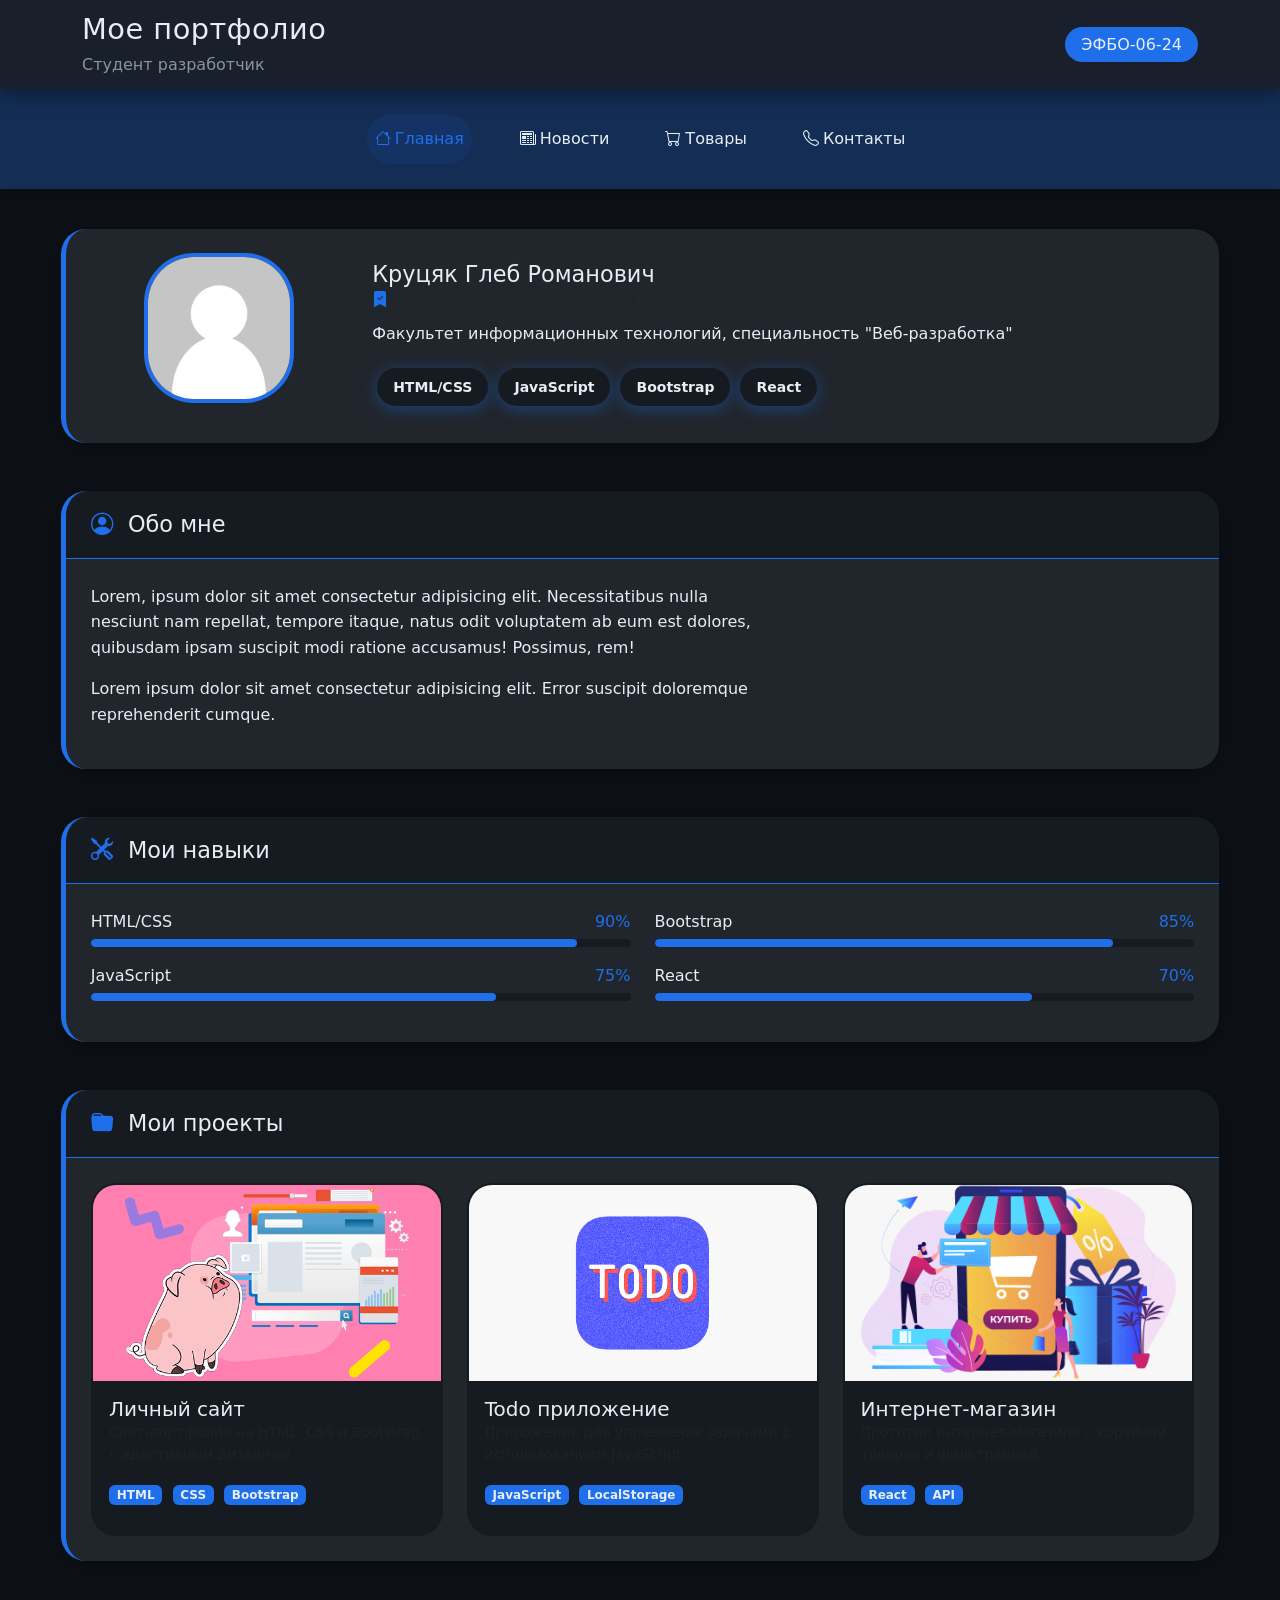
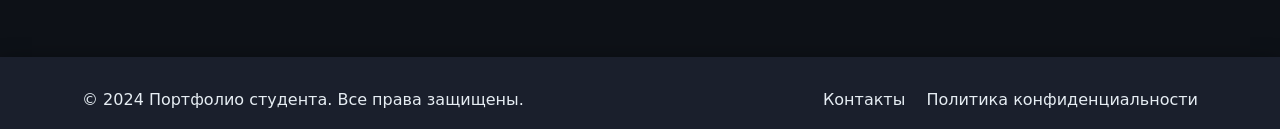
==== commit b8943244: "Адаптив" ====
--- a/index.html
+++ b/index.html
@@ -3,261 +3,16 @@
 
 <head>
     <meta charset="UTF-8">
-    <meta name="viewport" content="width=device-width, initial-scale=1.0">
+    <meta name="viewport" content="width=device-width, initial-scale=1, viewport-fit=cover">
     <title>Главная - Портфолио</title>
     <link href="https://cdn.jsdelivr.net/npm/bootstrap@5.3.2/dist/css/bootstrap.min.css" rel="stylesheet">
     <link rel="stylesheet" href="https://cdn.jsdelivr.net/npm/bootstrap-icons@1.11.1/font/bootstrap-icons.css">
-    <style>
-        :root {
-            --background: #0d1117;
-            --background-content: #161b22;
-            --background-content-block: #21262d;
-            --text: #e6edf3;
-            --secondary-text: #8b949e;
-            --price-text: #c92c2c;
-            --accent: #1f6feb;
-            --navigation: #132d55;
-            --header-footer: #1a1f2c;
-            --modal-window: #30363d;
-            --modal-header: #132d55;
-
-            --shadow-content-block: 0 4px 20px rgba(0, 0, 0, 0.4);
-            --shadow-navigation: 0 0 10px rgba(88, 166, 255, 0.8);
-            --shadow-skills: 0 3px 15px rgba(31, 111, 235, 0.4);
-            --shadow-skills-hover: 0 5px 25px rgb(31, 113, 235);
-        }
-
-        body {
-            background-color: var(--background);
-            color: var(--text);
-            font-family: 'Segoe UI', Tahoma, Verdana, sans-serif;
-            min-height: 100vh;
-            display: flex;
-            flex-direction: column;
-        }
-
-        main {
-            flex-grow: 1;
-        }
-
-        /* Header */
-        .custom-header {
-            background-color: var(--header-footer);
-            padding: 30px 0;
-            box-shadow: var(--shadow-content-block);
-        }
-
-        .custom-header h1 {
-            font-size: 25px;
-            font-weight: 500;
-            letter-spacing: 0.5px;
-            margin-bottom: 5px;
-        }
-
-        .custom-header p {
-            font-size: 16px;
-            color: var(--secondary-text);
-            margin: 0;
-        }
-
-        .badge-custom {
-            background-color: var(--accent);
-            color: var(--text);
-            font-weight: 500;
-            padding: 8px 16px;
-            border-radius: 20px;
-        }
-
-        /* Navigation */
-        .custom-navbar {
-            background-color: var(--navigation);
-            padding: 0;
-            box-shadow: var(--shadow-content-block);
-        }
-
-        .custom-navbar .navbar-nav {
-            padding: 25px 10px;
-            display: flex;
-            justify-content: center;
-            gap: 40px;
-            width: 100%;
-        }
-
-        .custom-navbar .nav-link {
-            color: var(--text);
-            font-weight: 500;
-            padding: 12px 30px;
-            transition: all 0.2s ease;
-            border-radius: 25px;
-        }
-
-        .custom-navbar .nav-link:hover {
-            color: var(--accent);
-        }
-
-        .custom-navbar .nav-link.active {
-            color: var(--accent);
-            background-color: rgba(31, 111, 235, 0.1);
-        }
-
-        
-
-        .custom-navbar .navbar-toggler {
-            border-color: var(--accent);
-            margin: 15px;
-        }
-
-        .custom-navbar .navbar-toggler-icon {
-            background-image: url("data:image/svg+xml,%3csvg xmlns='http://www.w3.org/2000/svg' viewBox='0 0 30 30'%3e%3cpath stroke='rgba%28255, 255, 255, 0.8%29' stroke-linecap='round' stroke-miterlimit='10' stroke-width='2' d='M4 7h22M4 15h22M4 23h22'/%3e%3c/svg%3e");
-        }
-
-        /* Content */
-        .custom-container {
-            max-width: 900px;
-            margin: 40px auto;
-            padding: 0 20px;
-        }
-
-        .custom-card {
-            background-color: var(--background-content-block);
-            border-radius: 25px;
-            border-left: 5px solid var(--accent);
-            box-shadow: var(--shadow-content-block);
-            margin-bottom: 30px;
-            transition: transform 0.3s ease;
-        }
-
-        .custom-card:hover {
-            transform: translateX(8px);
-            box-shadow: -5px 0 5px var(--accent);
-        }
-
-        .custom-card-header {
-            background-color: var(--background-content);
-            border-bottom: 1px solid var(--accent);
-            border-radius: 25px 25px 0 0;
-            padding: 20px 25px;
-        }
-
-        .custom-card-body {
-            padding: 25px;
-        }
-
-        .custom-card-title {
-            color: var(--text);
-            font-weight: 500;
-            margin-bottom: 0;
-        }
-
-        .custom-card-text {
-            color: var(--text);
-            line-height: 1.6;
-        }
-
-        /* Profile Section */
-        .profile-img {
-            width: 150px;
-            height: 150px;
-            object-fit: cover;
-            border: 4px solid var(--accent);
-            border-radius: 50px;
-        }
-
-        .skill-badge {
-            background-color: var(--background-content);
-            color: var(--text);
-            padding: 8px 16px;
-            border-radius: 25px;
-            font-weight: 600;
-            font-size: 14px;
-            box-shadow: var(--shadow-skills);
-            transition: all 0.3s ease;
-            margin: 5px;
-        }
-
-        .skill-badge:hover {
-            transform: translateY(-3px);
-            box-shadow: var(--shadow-skills-hover);
-        }
-
-        /* Progress Bars */
-        .progress {
-            background-color: var(--background-content);
-            height: 8px;
-            border-radius: 10px;
-            overflow: hidden;
-        }
-
-        .progress-bar {
-            background-color: var(--accent);
-            border-radius: 10px;
-        }
-
-        /* Project Cards */
-        .project-card {
-            background-color: var(--background-content);
-            border-radius: 25px;
-            overflow: hidden;
-            transition: all 0.3s ease;
-            height: 100%;
-            border: 2px solid transparent;
-        }
-
-        .project-card:hover {
-            transform: translateY(-5px);
-            box-shadow: var(--shadow-skills-hover);
-            border-color: var(--accent);
-        }
-
-        .project-img {
-            height: 150px;
-            object-fit: cover;
-        }
-
-        .project-badge {
-            background-color: var(--accent);
-            color: var(--text);
-            margin-right: 5px;
-            margin-bottom: 5px;
-        }
-
-        /* Footer */
-        .custom-footer {
-            background-color: var(--header-footer);
-            padding: 30px 0;
-            box-shadow: var(--shadow-content-block);
-            margin-top: auto;
-        }
-
-        .custom-footer a {
-            color: var(--text);
-            text-decoration: none;
-            transition: color 0.2s ease;
-        }
-
-        .custom-footer a:hover {
-            color: var(--accent);
-        }
-
-        /* Responsive adjustments */
-        @media (max-width: 768px) {
-            .custom-navbar .navbar-nav {
-                gap: 10px;
-                padding: 15px 0;
-            }
-
-            .custom-navbar .nav-link {
-                padding: 10px 20px;
-            }
-
-            .profile-img {
-                margin-bottom: 20px;
-            }
-        }
-    </style>
+    <link rel="stylesheet" href="styles/style.css">
 </head>
 
 <body>
+    <a class="skip-link" href="#main">Перейти к основному содержимому</a>
+
     <div class="container-fluid p-0">
         <!-- Header -->
         <header class="custom-header">
@@ -308,14 +63,17 @@
         </nav>
 
         <!-- Main Content -->
-        <main class="custom-container">
+        <main id="main" class="custom-container">
             <!-- Profile Section -->
             <section class="mb-5">
                 <div class="custom-card">
                     <div class="custom-card-body p-4">
                         <div class="row align-items-center">
                             <div class="col-md-3 text-center mb-3 mb-md-0">
-                                <img src="images/author.png" alt="Фото студента" class="profile-img">
+                                <figure class="hero_image">
+                                    <img class="profile-img" src="images/author.png" width="150" height="150"
+                                        alt="Портрет студента" fetchpriority="high">
+                                </figure>
                             </div>
                             <div class="col-md-9">
                                 <h2 class="custom-card-title h4">Круцяк Глеб Романович</h2>
@@ -349,10 +107,13 @@
                     </div>
                     <div class="custom-card-body">
                         <p class="custom-card-text">
-                            Lorem, ipsum dolor sit amet consectetur adipisicing elit. Necessitatibus nulla nesciunt nam repellat, tempore itaque, natus odit voluptatem ab eum est dolores, quibusdam ipsam suscipit modi ratione accusamus! Possimus, rem!
+                            Lorem, ipsum dolor sit amet consectetur adipisicing elit. Necessitatibus nulla nesciunt nam
+                            repellat, tempore itaque, natus odit voluptatem ab eum est dolores, quibusdam ipsam suscipit
+                            modi ratione accusamus! Possimus, rem!
                         </p>
                         <p class="custom-card-text">
-                            Lorem ipsum dolor sit amet consectetur adipisicing elit. Error suscipit doloremque reprehenderit cumque.
+                            Lorem ipsum dolor sit amet consectetur adipisicing elit. Error suscipit doloremque
+                            reprehenderit cumque.
                         </p>
                     </div>
                 </div>
@@ -415,7 +176,7 @@
             </section>
 
             <!-- Projects Section -->
-            <section class="mb-5">
+            <section class="mb-5 projects-area">
                 <div class="custom-card">
                     <div class="custom-card-header">
                         <h3 class="custom-card-title h5 mb-0">
@@ -424,52 +185,59 @@
                         </h3>
                     </div>
                     <div class="custom-card-body">
-                        <div class="row g-3">
-                            <div class="col-md-4">
-                                <div class="project-card">
-                                    <img src="images/project1.jpg" class="card-img-top project-img" alt="Личный сайт">
-                                    <div class="card-body p-3">
-                                        <h5 class="card-title">Личный сайт</h5>
-                                        <p class="card-text small text-muted">
-                                            Сайт-портфолио на HTML, CSS и Bootstrap с адаптивным дизайном.
-                                        </p>
-                                        <div class="mb-2">
-                                            <span class="badge project-badge">HTML</span>
-                                            <span class="badge project-badge">CSS</span>
-                                            <span class="badge project-badge">Bootstrap</span>
-                                        </div>
-                                    </div>
-                                </div>
-                            </div>
-                            <div class="col-md-4">
-                                <div class="project-card">
-                                    <img src="images/project2.jpg" class="card-img-top project-img"
-                                        alt="Todo приложение">
-                                    <div class="card-body p-3">
-                                        <h5 class="card-title">Todo приложение</h5>
-                                        <p class="card-text small text-muted">
-                                            Приложение для управления задачами с использованием JavaScript.
-                                        </p>
-                                        <div class="mb-2">
-                                            <span class="badge project-badge">JavaScript</span>
-                                            <span class="badge project-badge">LocalStorage</span>
-                                        </div>
-                                    </div>
-                                </div>
-                            </div>
-                            <div class="col-md-4">
-                                <div class="project-card">
-                                    <img src="images/project3.jpg" class="card-img-top project-img"
-                                        alt="Интернет-магазин">
-                                    <div class="card-body p-3">
-                                        <h5 class="card-title">Интернет-магазин</h5>
-                                        <p class="card-text small text-muted">
-                                            Прототип интернет-магазина с корзиной товаров и фильтрацией.
-                                        </p>
-                                        <div class="mb-2">
-                                            <span class="badge project-badge">React</span>
-                                            <span class="badge project-badge">API</span>
-                                        </div>
+                        <div class="projects-preview_grid">
+                            <div class="project-card">
+                                <picture>
+                                    <source type="image/png" srcset="images/project1.png">
+                                    <source type="image/webp" srcset="images/project1.webp">
+                                    <img src="images/project1.png" class="project-img" alt="Личный сайт" width="300"
+                                        height="169" loading="lazy">
+                                </picture>
+                                <div class="card-body p-3">
+                                    <h5 class="card-title project-card_title">Личный сайт</h5>
+                                    <p class="card-text small text-muted project-card_description">
+                                        Сайт-портфолио на HTML, CSS и Bootstrap с адаптивным дизайном.
+                                    </p>
+                                    <div class="mb-2">
+                                        <span class="badge project-badge">HTML</span>
+                                        <span class="badge project-badge">CSS</span>
+                                        <span class="badge project-badge">Bootstrap</span>
+                                    </div>
+                                </div>
+                            </div>
+                            <div class="project-card">
+                                <picture>
+                                    <source type="image/png" srcset="images/project2.png">
+                                    <source type="image/webp" srcset="images/project2.webp">
+                                    <img src="images/project2.png" class="project-img" alt="Todo приложение" width="300"
+                                        height="169" loading="lazy">
+                                </picture>
+                                <div class="card-body p-3">
+                                    <h5 class="card-title project-card_title">Todo приложение</h5>
+                                    <p class="card-text small text-muted project-card_description">
+                                        Приложение для управления задачами с использованием JavaScript.
+                                    </p>
+                                    <div class="mb-2">
+                                        <span class="badge project-badge">JavaScript</span>
+                                        <span class="badge project-badge">LocalStorage</span>
+                                    </div>
+                                </div>
+                            </div>
+                            <div class="project-card">
+                                <picture>
+                                    <source type="image/png" srcset="images/project3.png">
+                                    <source type="image/webp" srcset="images/project3.webp">
+                                    <img src="images/project3.png" class="project-img" alt="Интернет-магазин"
+                                        width="300" height="169" loading="lazy">
+                                </picture>
+                                <div class="card-body p-3">
+                                    <h5 class="card-title project-card_title">Интернет-магазин</h5>
+                                    <p class="card-text small text-muted project-card_description">
+                                        Прототип интернет-магазина с корзиной товаров и фильтрацией.
+                                    </p>
+                                    <div class="mb-2">
+                                        <span class="badge project-badge">React</span>
+                                        <span class="badge project-badge">API</span>
                                     </div>
                                 </div>
                             </div>
--- a/styles/style.css
+++ b/styles/style.css
@@ -0,0 +1,1079 @@
+:root {
+    --background: #0d1117;
+    --background-content: #161b22;
+    --background-content-block: #21262d;
+    --text: #e6edf3;
+    --secondary-text: #8b949e;
+    --price-text: #c92c2c;
+    --accent: #1f6feb;
+    --navigation: #132d55;
+    --header-footer: #1a1f2c;
+    --modal-window: #30363d;
+    --modal-header: #132d55;
+
+    --shadow-content-block: 0 4px 20px rgba(0, 0, 0, 0.4);
+    --shadow-navigation: 0 0 10px rgba(88, 166, 255, 0.8);
+    --shadow-skills: 0 3px 15px rgba(31, 111, 235, 0.4);
+    --shadow-skills-hover: 0 5px 25px rgb(31, 113, 235);
+
+    --space-md: 1rem;
+    --space-lg: 1.5rem;
+    --space-2xl: 3rem;
+}
+
+/* Корректный viewport и цветовая схема */
+:root {
+    color-scheme: light dark;
+}
+
+html,
+body {
+    height: 100%;
+}
+
+body {
+    margin: 0;
+    font: 16px/1.6 system-ui, -apple-system, "Segoe UI", Roboto, Arial, sans-serif;
+    background-color: var(--background);
+    color: var(--text);
+    min-height: 100vh;
+    min-height: 100svh;
+    min-height: 100dvh;
+    display: flex;
+    flex-direction: column;
+}
+
+main {
+    flex: 1;
+}
+
+/* Ссылка-пропуск для доступности */
+.skip-link {
+    position: absolute;
+    inset-inline-start: var(--space-md);
+    inset-block-start: -100%;
+    z-index: 10000;
+    padding: .5rem .75rem;
+    background: #111;
+    color: #fff;
+    border-radius: .5rem;
+    text-decoration: none;
+}
+
+.skip-link:focus,
+.skip-link:focus-visible {
+    inset-block-start: var(--space-md);
+}
+
+:focus-visible {
+    outline: 3px solid var(--accent);
+    outline-offset: 2px;
+}
+
+a,
+button,
+input,
+textarea,
+select {
+    outline-offset: 2px;
+}
+
+/* Крупные цели на устройствах с pointer:coarse */
+@media (pointer: coarse) {
+
+    a,
+    button,
+    .nav-link {
+        min-height: 44px;
+        padding: .75rem var(--space-md);
+    }
+}
+
+/* Header */
+.custom-header {
+    background-color: var(--header-footer);
+    padding: 30px 0;
+    box-shadow: var(--shadow-content-block);
+    position: sticky;
+    top: 0;
+    padding-block-start: calc(.75rem + env(safe-area-inset-top));
+    padding-block-end: .75rem;
+    padding-inline-start: calc(var(--space-md) + env(safe-area-inset-left));
+    padding-inline-end: calc(var(--space-md) + env(safe-area-inset-right));
+    z-index: 100;
+    isolation: isolate;
+}
+
+.custom-header h1 {
+    font-size: clamp(1.25rem, 1rem + 1.2vw, 1.8rem);
+    font-weight: 500;
+    letter-spacing: 0.5px;
+    margin-bottom: 5px;
+}
+
+.custom-header p {
+    font-size: clamp(0.875rem, 0.8rem + 0.4vw, 1rem);
+    color: var(--secondary-text);
+    margin: 0;
+}
+
+.badge-custom {
+    background-color: var(--accent);
+    color: var(--text);
+    font-weight: 500;
+    padding: 8px 16px;
+    border-radius: 20px;
+}
+
+/* Navigation */
+.custom-navbar {
+    background-color: var(--navigation);
+    padding: 0;
+    box-shadow: var(--shadow-content-block);
+}
+
+.custom-navbar .navbar-nav {
+    padding: 25px 0;
+    display: flex;
+    justify-content: center;
+    gap: 40px;
+    width: 100%;
+}
+
+.custom-navbar .nav-link {
+    color: var(--text);
+    font-weight: 500;
+    padding: 12px 30px;
+    transition: all 0.2s ease;
+    border-radius: 25px;
+}
+
+.custom-navbar .nav-link:hover {
+    color: var(--accent);
+}
+
+.custom-navbar .nav-link.active {
+    color: var(--accent);
+    background-color: rgba(31, 111, 235, 0.1);
+}
+
+.custom-navbar .navbar-toggler {
+    border-color: var(--accent);
+    margin: 15px;
+}
+
+.custom-navbar .navbar-toggler-icon {
+    background-image: url("data:image/svg+xml,%3csvg xmlns='http://www.w3.org/2000/svg' viewBox='0 0 30 30'%3e%3cpath stroke='rgba%28255, 255, 255, 0.8%29' stroke-linecap='round' stroke-miterlimit='10' stroke-width='2' d='M4 7h22M4 15h22M4 23h22'/%3e%3c/svg%3e");
+}
+
+/* Content */
+.custom-container {
+    max-width: 1200px;
+    margin: 40px auto;
+    padding-inline: clamp(.75rem, .5rem + 1vw, 2rem);
+}
+
+.page-title {
+    text-align: center;
+    font-size: clamp(1.75rem, 1.5rem + 1vw, 2.5rem);
+    margin-bottom: 40px;
+    font-weight: 500;
+}
+
+/* Footer с safe areas */
+.custom-footer {
+    background-color: var(--header-footer);
+    padding: 30px 0;
+    box-shadow: var(--shadow-content-block);
+    margin-top: auto;
+    padding-bottom: calc(1rem + env(safe-area-inset-bottom));
+}
+
+.custom-footer a {
+    color: var(--text);
+    text-decoration: none;
+    transition: color 0.2s ease;
+}
+
+.custom-footer a:hover {
+    color: var(--accent);
+}
+
+/* ===== ГЛАВНАЯ СТРАНИЦА ===== */
+
+/* Profile Section */
+.profile-img {
+    width: 150px;
+    height: 150px;
+    object-fit: cover;
+    border: 4px solid var(--accent);
+    border-radius: 50px;
+}
+
+.skill-badge {
+    background-color: var(--background-content);
+    color: var(--text);
+    padding: 8px 16px;
+    border-radius: 25px;
+    font-weight: 600;
+    font-size: 14px;
+    box-shadow: var(--shadow-skills);
+    transition: all 0.3s ease;
+    margin: 5px;
+}
+
+.skill-badge:hover {
+    transform: translateY(-3px);
+    box-shadow: var(--shadow-skills-hover);
+}
+
+/* Cards */
+.custom-card {
+    background-color: var(--background-content-block);
+    border-radius: 25px;
+    border-left: 5px solid var(--accent);
+    box-shadow: var(--shadow-content-block);
+    margin-bottom: var(--space-2xl);
+    transition: transform 0.3s ease;
+}
+
+.custom-card:hover {
+    transform: translateX(8px);
+    box-shadow: -5px 0 5px var(--accent);
+}
+
+.custom-card-header {
+    background-color: var(--background-content);
+    border-bottom: 1px solid var(--accent);
+    border-radius: 25px 25px 0 0;
+    padding: 20px 25px;
+}
+
+.custom-card-body {
+    padding: 25px;
+}
+
+.custom-card-title {
+    color: var(--text);
+    font-weight: 500;
+    margin-bottom: 0;
+    font-size: clamp(1.125rem, 1rem + 0.6vw, 1.4rem);
+}
+
+.custom-card-text {
+    color: var(--text);
+    line-height: 1.6;
+    max-width: 65ch;
+}
+
+/* Progress Bars */
+.progress {
+    background-color: var(--background-content);
+    height: 8px;
+    border-radius: 10px;
+    overflow: hidden;
+}
+
+.progress-bar {
+    background-color: var(--accent);
+    border-radius: 10px;
+}
+
+/* Projects Grid */
+.projects-preview_grid {
+    display: grid;
+    grid-template-columns: repeat(auto-fit, minmax(18rem, 1fr));
+    gap: var(--space-lg);
+}
+
+.project-card {
+    background-color: var(--background-content);
+    border-radius: 25px;
+    overflow: hidden;
+    transition: all 0.3s ease;
+    height: 100%;
+    border: 2px solid transparent;
+    min-width: 0;
+}
+
+.project-card:hover {
+    transform: translateY(-5px);
+    box-shadow: var(--shadow-skills-hover);
+    border-color: var(--accent);
+}
+
+.project-img {
+    width: 100%;
+    height: auto;
+    aspect-ratio: 16 / 9;
+    object-fit: cover;
+}
+
+.project-badge {
+    background-color: var(--accent);
+    color: var(--text);
+    margin-right: 5px;
+    margin-bottom: 5px;
+}
+
+.project-card_title,
+.project-card_description {
+    overflow-wrap: anywhere;
+}
+
+/* ===== СТРАНИЦА НОВОСТЕЙ ===== */
+
+.news-grid {
+    display: grid;
+    grid-template-columns: repeat(auto-fit, minmax(18rem, 1fr));
+    gap: var(--space-lg);
+}
+
+.news-card {
+    background-color: var(--background-content-block);
+    padding: 25px;
+    border-radius: 25px;
+    border-left: 5px solid var(--accent);
+    box-shadow: var(--shadow-content-block);
+    transition: transform 0.5s ease;
+    min-width: 0;
+    display: flex;
+    flex-direction: column;
+}
+
+.news-card:hover {
+    transform: translateX(8px);
+    box-shadow: -5px 0 5px var(--accent);
+}
+
+.news-card h3 {
+    font-size: clamp(1.125rem, 1rem + 0.6vw, 1.4rem);
+    margin: 0 0 10px 0;
+    font-weight: 600;
+    overflow-wrap: anywhere;
+}
+
+.news-author {
+    line-height: 1.6;
+    margin: 0 0 15px 0;
+    font-size: 14px;
+    font-weight: 200;
+    color: var(--secondary-text);
+}
+
+.news-card p {
+    line-height: 1.6;
+    margin: 0;
+    flex-grow: 1;
+    overflow-wrap: anywhere;
+}
+
+.news-date {
+    display: inline-block;
+    background-color: var(--accent);
+    color: var(--text);
+    padding: 4px 12px;
+    border-radius: 15px;
+    font-size: 12px;
+    margin-top: 15px;
+    align-self: flex-start;
+}
+
+/* ===== СТРАНИЦА ТОВАРОВ ===== */
+
+.products-grid {
+    display: grid;
+    grid-template-columns: repeat(auto-fit, minmax(18rem, 1fr));
+    gap: var(--space-lg);
+}
+
+.product-card {
+    border: 4px solid var(--accent);
+    border-radius: 25px;
+    padding: 20px;
+    text-align: center;
+    background-color: var(--background-content-block);
+    transition: all 0.3s ease;
+    display: flex;
+    flex-direction: column;
+    justify-content: space-between;
+    min-width: 0;
+}
+
+.product-card:hover {
+    box-shadow: var(--shadow-skills-hover);
+    transform: translateY(-5px);
+}
+
+.product-img {
+    width: 100%;
+    height: auto;
+    aspect-ratio: 16 / 9;
+    border-radius: 15px;
+    object-fit: cover;
+    margin-bottom: 15px;
+}
+
+.product-name {
+    margin: 15px 0 10px 0;
+    font-size: clamp(1.125rem, 1rem + 0.6vw, 1.4rem);
+    font-weight: 600;
+    overflow-wrap: anywhere;
+}
+
+.description {
+    font-style: italic;
+    color: var(--secondary-text);
+    margin-bottom: 20px;
+    line-height: 1.5;
+    flex-grow: 1;
+    overflow-wrap: anywhere;
+}
+
+.product-button {
+    display: flex;
+    justify-content: center;
+    align-items: center;
+    width: 140px;
+    margin: 15px auto;
+    padding: max(.5rem, calc((44px - 1em)/2)) 0;
+    border-radius: 50px;
+    background-color: var(--accent);
+    transition: all 0.3s ease;
+    box-shadow: var(--shadow-skills);
+    font-weight: bold;
+    cursor: pointer;
+    border: none;
+    color: var(--text);
+    font: inherit;
+}
+
+.product-button:hover {
+    transform: translateY(-2px);
+    box-shadow: var(--shadow-skills-hover);
+}
+
+.price {
+    font-size: clamp(1rem, 0.9rem + 0.5vw, 1.25rem);
+    font-weight: bold;
+    color: var(--price-text);
+    margin-top: 10px;
+}
+
+/* ===== СТРАНИЦА КОНТАКТОВ ===== */
+
+.contacts-grid {
+    display: grid;
+    grid-template-columns: repeat(auto-fit, minmax(18rem, 1fr));
+    gap: var(--space-lg);
+    margin-bottom: var(--space-2xl);
+}
+
+.contact-card {
+    text-align: center;
+    background-color: var(--background-content-block);
+    padding: 25px;
+    border-radius: 25px;
+    border-left: 5px solid var(--accent);
+    box-shadow: var(--shadow-content-block);
+    transition: transform 0.3s ease;
+    min-width: 0;
+}
+
+.contact-card:hover {
+    transform: translateX(8px);
+    box-shadow: -5px 0 5px var(--accent);
+}
+
+.contact-card h3 {
+    font-size: clamp(1.125rem, 1rem + 0.6vw, 1.4rem);
+    margin: 0 0 15px 0;
+    font-weight: 600;
+    overflow-wrap: anywhere;
+}
+
+.contact-card p {
+    line-height: 1.6;
+    margin: 0;
+    font-size: clamp(1rem, 0.9rem + 0.5vw, 1.125rem);
+    overflow-wrap: anywhere;
+}
+
+.social-icons {
+    display: flex;
+    justify-content: center;
+    gap: 20px;
+    margin-top: 15px;
+}
+
+.social-icon {
+    font-size: 24px;
+    color: var(--text);
+    transition: all 0.3s ease;
+    display: flex;
+    align-items: center;
+    justify-content: center;
+    width: 44px;
+    height: 44px;
+    border-radius: 50%;
+    background-color: var(--background-content);
+}
+
+.social-icon:hover {
+    color: var(--accent);
+    transform: translateY(-3px);
+    box-shadow: var(--shadow-skills-hover);
+}
+
+.contact-button {
+    display: flex;
+    justify-content: center;
+    align-items: center;
+    width: 200px;
+    margin: 50px auto 10px auto;
+    padding: max(.5rem, calc((44px - 1em)/2)) var(--space-lg);
+    border-radius: 50px;
+    background-color: var(--accent);
+    transition: all 0.3s ease;
+    cursor: pointer;
+    font-weight: 600;
+    box-shadow: var(--shadow-skills);
+    border: none;
+    color: var(--text);
+    font: inherit;
+}
+
+.contact-button:hover {
+    transform: translateY(-3px);
+    box-shadow: var(--shadow-skills-hover);
+}
+
+/* Модальное окно */
+dialog::backdrop {
+    background: rgba(0, 0, 0, 0.5);
+    animation: fadeIn 0.3s ease;
+}
+
+dialog {
+    border: none;
+    border-radius: 25px;
+    padding: 0;
+    box-shadow: var(--shadow-content-block);
+    background-color: var(--modal-window);
+    animation: slideIn 0.3s ease;
+    max-width: min(500px, 90vw);
+    width: 100%;
+    max-height: 90vh;
+    overflow-y: auto;
+    color: var(--text);
+    margin: auto;
+}
+
+.modal-header {
+    background: var(--modal-header);
+    padding: 1.5rem;
+    border-radius: 25px 25px 0 0;
+    margin: 0;
+}
+
+.modal-header h2 {
+    margin: 0;
+    font-size: clamp(1.25rem, 1.1rem + 0.6vw, 1.5rem);
+    text-align: center;
+}
+
+.modal-content {
+    padding: clamp(1rem, 0.5rem + 1vw, 2rem);
+}
+
+.form-group {
+    margin-bottom: 1.5rem;
+}
+
+.form-group label {
+    display: block;
+    margin-bottom: 0.5rem;
+    font-weight: 600;
+    border-radius: 20px;
+}
+
+.form-group input,
+.form-group select,
+.form-group textarea {
+    width: 100%;
+    padding: 0.75rem;
+    border-radius: 12px;
+    font-size: 1rem;
+    transition: all 0.2s ease;
+    box-sizing: border-box;
+    border: 2px solid transparent;
+    background-color: var(--background-content);
+    color: var(--text);
+    box-shadow: var(--shadow-content-block);
+    font: inherit;
+}
+
+.form-group input:focus,
+.form-group select:focus,
+.form-group textarea:focus {
+    outline: none;
+    border-color: var(--accent);
+    box-shadow: 0 0 0 3px rgba(31, 111, 235, 0.1);
+}
+
+.form-group textarea {
+    min-height: 100px;
+    resize: vertical;
+}
+
+.modal-actions {
+    display: flex;
+    gap: 1rem;
+    justify-content: center;
+    margin-top: 2rem;
+}
+
+.btn {
+    padding: max(.5rem, calc((44px - 1em)/2)) 1.5rem;
+    border: none;
+    border-radius: 25px;
+    cursor: pointer;
+    font-size: 1rem;
+    transition: all 0.3s ease;
+    font-weight: 600;
+    color: var(--text);
+    font: inherit;
+    min-height: 44px;
+}
+
+.btn-primary {
+    background-color: var(--accent);
+}
+
+.btn-primary:hover {
+    transform: translateY(-2px);
+    box-shadow: var(--shadow-skills-hover);
+}
+
+.btn-secondary {
+    background-color: var(--background-content-block);
+}
+
+.btn-secondary:hover {
+    transform: translateY(-2px);
+    box-shadow: var(--shadow-content-block);
+}
+
+.required {
+    color: var(--price-text);
+}
+
+.error-message {
+    color: var(--price-text);
+    font-size: 0.875rem;
+    margin-top: 0.25rem;
+    display: none;
+}
+
+.form-group.invalid input,
+.form-group.invalid select,
+.form-group.invalid textarea {
+    border-color: var(--price-text);
+}
+
+.form-group.invalid .error-message {
+    display: block;
+}
+
+@keyframes fadeIn {
+    from {
+        opacity: 0;
+    }
+
+    to {
+        opacity: 1;
+    }
+}
+
+@keyframes slideIn {
+    from {
+        opacity: 0;
+        transform: translateY(-50px) scale(0.9);
+    }
+
+    to {
+        opacity: 1;
+        transform: translateY(0) scale(1);
+    }
+}
+
+/* ===== СТРАНИЦА ГАЛЕРЕИ ===== */
+
+.technique-section {
+    background-color: var(--background-content-block);
+    border-radius: 25px;
+    padding: 2rem;
+    margin-bottom: var(--space-2xl);
+    border-left: 5px solid var(--accent);
+    box-shadow: var(--shadow-content-block);
+}
+
+.technique-title {
+    font-size: clamp(1.25rem, 1.1rem + 0.6vw, 1.6rem);
+    margin-bottom: 1.5rem;
+    color: var(--accent);
+    border-bottom: 2px solid var(--navigation);
+    padding-bottom: 0.5rem;
+}
+
+/* Базовое адаптивное изображение */
+.responsive-image {
+    width: 100%;
+    height: auto;
+    display: block;
+    border-radius: 15px;
+}
+
+.image-container {
+    margin-bottom: 1.5rem;
+    border: 2px dashed var(--navigation);
+    border-radius: 15px;
+    padding: 1rem;
+    background: var(--background-content);
+}
+
+/* Picture element */
+picture {
+    display: block;
+}
+
+/* Разные изображения для разных экранов */
+.adaptive-source-image {
+    border-radius: 15px;
+}
+
+/* Retina display поддержка */
+.retina-image {
+    width: 150px;
+    height: 150px;
+    display: block;
+    margin: 0 auto;
+    border-radius: 15px;
+}
+
+/* Object-fit демонстрация */
+.object-fit-demo {
+    display: grid;
+    grid-template-columns: repeat(auto-fit, minmax(200px, 1fr));
+    gap: var(--space-lg);
+    margin-bottom: 1.5rem;
+}
+
+.object-fit-item {
+    text-align: center;
+    background: var(--background-content);
+    padding: 1rem;
+    border-radius: 15px;
+}
+
+.object-fit-item img {
+    width: 100%;
+    height: 200px;
+    border: 2px solid var(--accent);
+    border-radius: 10px;
+    margin-bottom: 0.5rem;
+}
+
+.object-fit-cover {
+    object-fit: cover;
+}
+
+.object-fit-contain {
+    object-fit: contain;
+    background: var(--background);
+}
+
+.object-fit-fill {
+    object-fit: fill;
+}
+
+.object-fit-label {
+    font-weight: 600;
+    color: var(--text);
+}
+
+/* Адаптивная галерея */
+.gallery {
+    display: grid;
+    grid-template-columns: repeat(auto-fit, minmax(250px, 1fr));
+    gap: var(--space-lg);
+}
+
+.gallery-item {
+    overflow: hidden;
+    border-radius: 15px;
+    background: var(--background-content);
+    transition: all 0.3s ease;
+    border: 2px solid transparent;
+}
+
+.gallery-item:hover {
+    transform: translateY(-5px);
+    box-shadow: var(--shadow-skills-hover);
+    border-color: var(--accent);
+}
+
+.gallery-image {
+    width: 100%;
+    height: 200px;
+    object-fit: cover;
+    transition: transform 0.3s ease;
+}
+
+.gallery-item:hover .gallery-image {
+    transform: scale(1.05);
+}
+
+.gallery-caption {
+    padding: 1rem;
+    text-align: center;
+}
+
+.gallery-caption h4 {
+    margin: 0 0 0.5rem 0;
+    font-size: 1.1rem;
+    color: var(--text);
+}
+
+.gallery-caption p {
+    margin: 0;
+    color: var(--secondary-text);
+    font-size: 0.9rem;
+}
+
+/* Блоки с объяснениями */
+.explanation {
+    background: var(--background-content);
+    padding: 1.5rem;
+    border-radius: 15px;
+    border-left: 4px solid var(--accent);
+}
+
+.explanation h4 {
+    margin-bottom: 1rem;
+    color: var(--accent);
+}
+
+.explanation ul {
+    list-style-position: inside;
+    margin: 0;
+    padding: 0;
+}
+
+.explanation li {
+    margin-bottom: 0.5rem;
+    padding-left: 0.5rem;
+}
+
+/* ===== ОБЩИЕ СТИЛИ ДЛЯ ВСЕХ СТРАНИЦ ===== */
+
+/* Уважение к снижению движения */
+@media (prefers-reduced-motion: reduce) {
+    * {
+        animation: none !important;
+        transition: none !important;
+    }
+
+    .custom-card:hover,
+    .project-card:hover,
+    .news-card:hover,
+    .product-card:hover,
+    .contact-card:hover,
+    .gallery-item:hover,
+    .skill-badge:hover,
+    .social-icon:hover,
+    .contact-button:hover,
+    .product-button:hover,
+    .btn:hover,
+    .gallery-item:hover .gallery-image {
+        transform: none;
+    }
+}
+
+/* Повышенный контраст */
+@media (prefers-contrast: more) {
+
+    .custom-card,
+    .project-card,
+    .news-card,
+    .product-card,
+    .contact-card,
+    .technique-section,
+    .gallery-item {
+        box-shadow: inset 0 0 0 2px var(--accent);
+    }
+
+    .form-group input,
+    .form-group select,
+    .form-group textarea {
+        border: 2px solid var(--text);
+    }
+}
+
+/* Контейнерные запросы для всех сеток */
+@supports (container-type: inline-size) {
+
+    .projects-area,
+    .news-area,
+    .products-area,
+    .contacts-area,
+    .gallery-area {
+        container-type: inline-size;
+    }
+
+    .projects-area {
+        container-name: projects;
+    }
+
+    .news-area {
+        container-name: news;
+    }
+
+    .products-area {
+        container-name: products;
+    }
+
+    .contacts-area {
+        container-name: contacts;
+    }
+
+    .gallery-area {
+        container-name: gallery;
+    }
+
+    /* Projects */
+    @container projects (min-width: 640px) {
+        .projects-preview_grid {
+            grid-template-columns: repeat(2, 1fr);
+        }
+    }
+
+    @container projects (min-width: 960px) {
+        .projects-preview_grid {
+            grid-template-columns: repeat(3, 1fr);
+        }
+    }
+
+    /* News */
+    @container news (min-width: 640px) {
+        .news-grid {
+            grid-template-columns: repeat(2, 1fr);
+        }
+    }
+
+    @container news (min-width: 960px) {
+        .news-grid {
+            grid-template-columns: repeat(3, 1fr);
+        }
+    }
+
+    /* Products */
+    @container products (min-width: 640px) {
+        .products-grid {
+            grid-template-columns: repeat(2, 1fr);
+        }
+    }
+
+    @container products (min-width: 960px) {
+        .products-grid {
+            grid-template-columns: repeat(3, 1fr);
+        }
+    }
+
+    /* Contacts */
+    @container contacts (min-width: 640px) {
+        .contacts-grid {
+            grid-template-columns: repeat(2, 1fr);
+        }
+    }
+
+    @container contacts (min-width: 960px) {
+        .contacts-grid {
+            grid-template-columns: repeat(3, 1fr);
+        }
+    }
+
+    /* Gallery */
+    @container gallery (min-width: 640px) {
+        .gallery {
+            grid-template-columns: repeat(2, 1fr);
+        }
+    }
+
+    @container gallery (min-width: 960px) {
+        .gallery {
+            grid-template-columns: repeat(3, 1fr);
+        }
+    }
+
+    @container gallery (min-width: 1200px) {
+        .gallery {
+            grid-template-columns: repeat(4, 1fr);
+        }
+    }
+}
+
+/* Responsive adjustments */
+@media (max-width: 768px) {
+    .custom-navbar .navbar-nav {
+        gap: 10px;
+        padding: 15px 0;
+    }
+
+    .custom-navbar .nav-link {
+        padding: 10px 20px;
+    }
+
+    .profile-img {
+        margin-bottom: 20px;
+    }
+
+    .projects-preview_grid,
+    .news-grid,
+    .products-grid,
+    .contacts-grid,
+    .gallery {
+        grid-template-columns: 1fr;
+    }
+
+    .object-fit-demo {
+        grid-template-columns: 1fr;
+    }
+
+    .gallery-image {
+        height: 180px;
+    }
+
+    .modal-actions {
+        flex-direction: column;
+    }
+
+    .btn {
+        width: 100%;
+    }
+
+    .social-icons {
+        gap: 15px;
+    }
+}
+
+@media (max-width: 480px) {
+    .retina-image {
+        width: 120px;
+        height: 120px;
+    }
+
+    .object-fit-item img {
+        height: 150px;
+    }
+}
